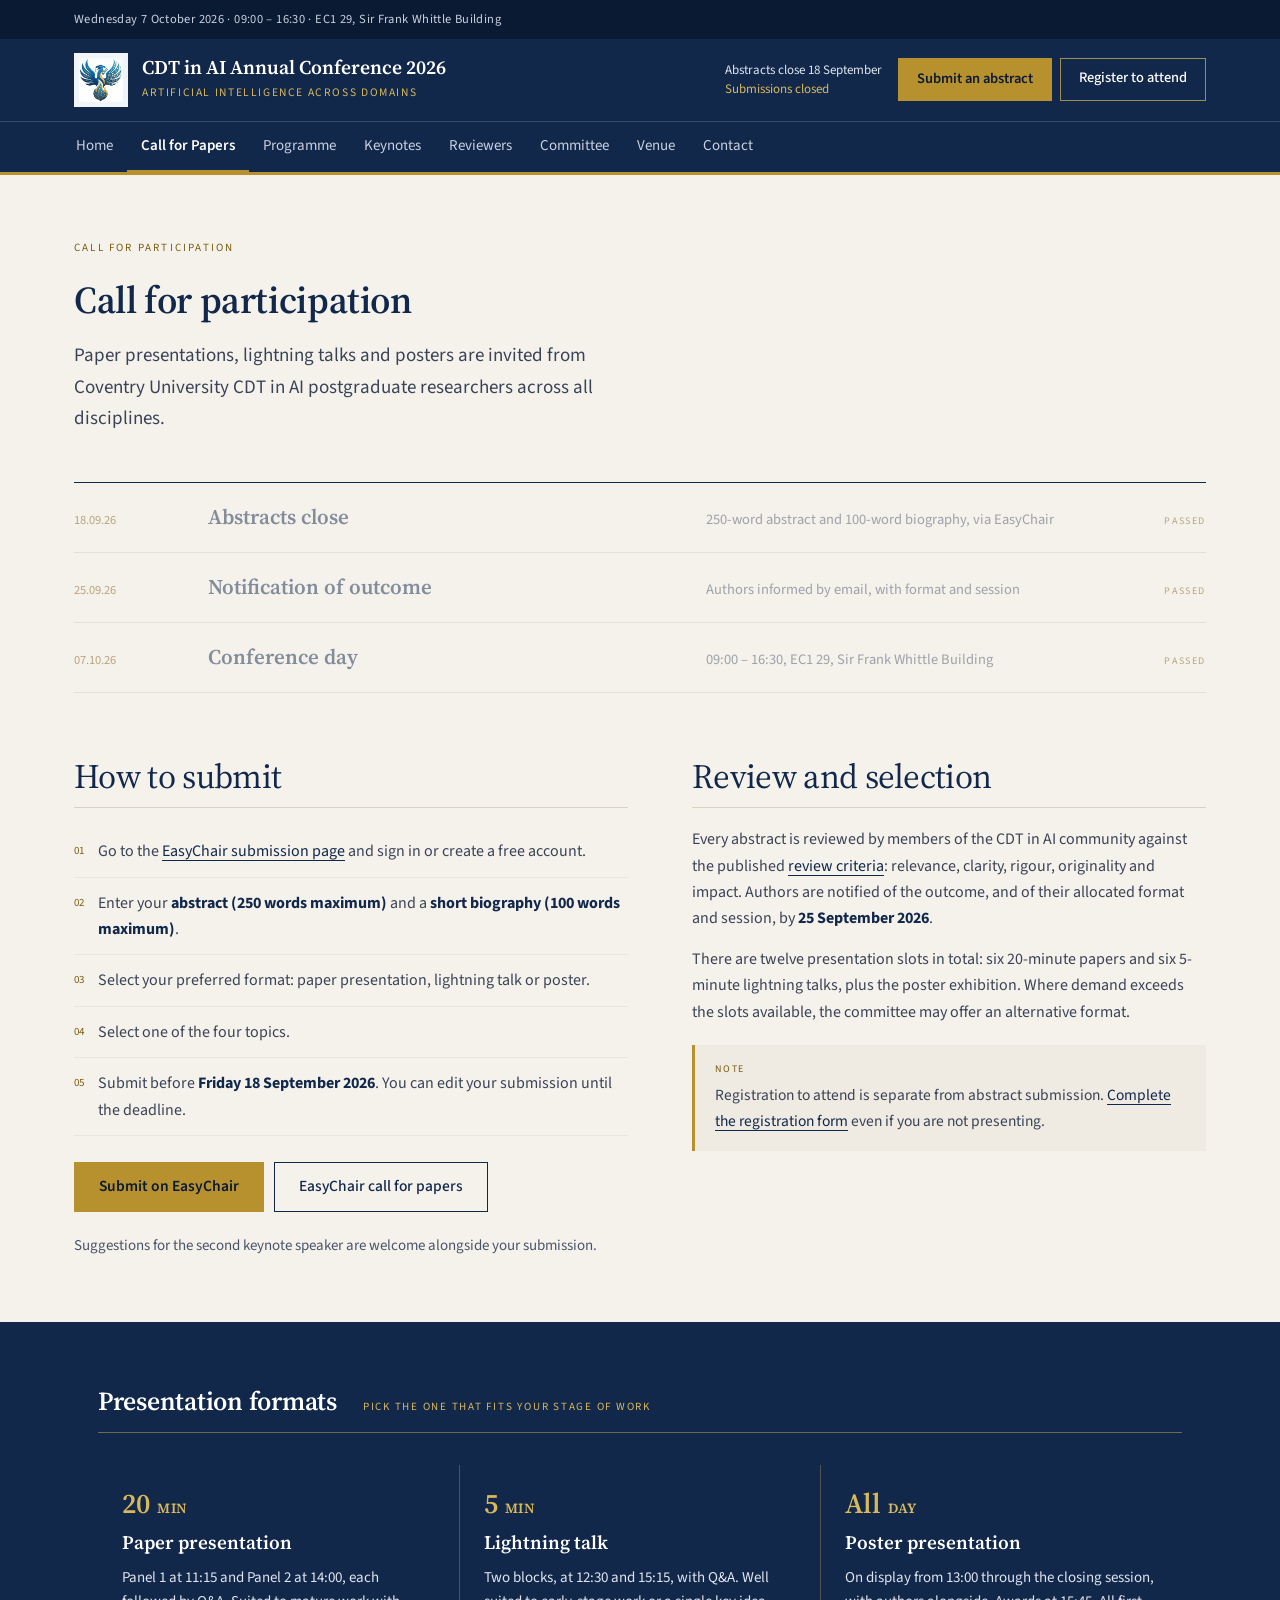
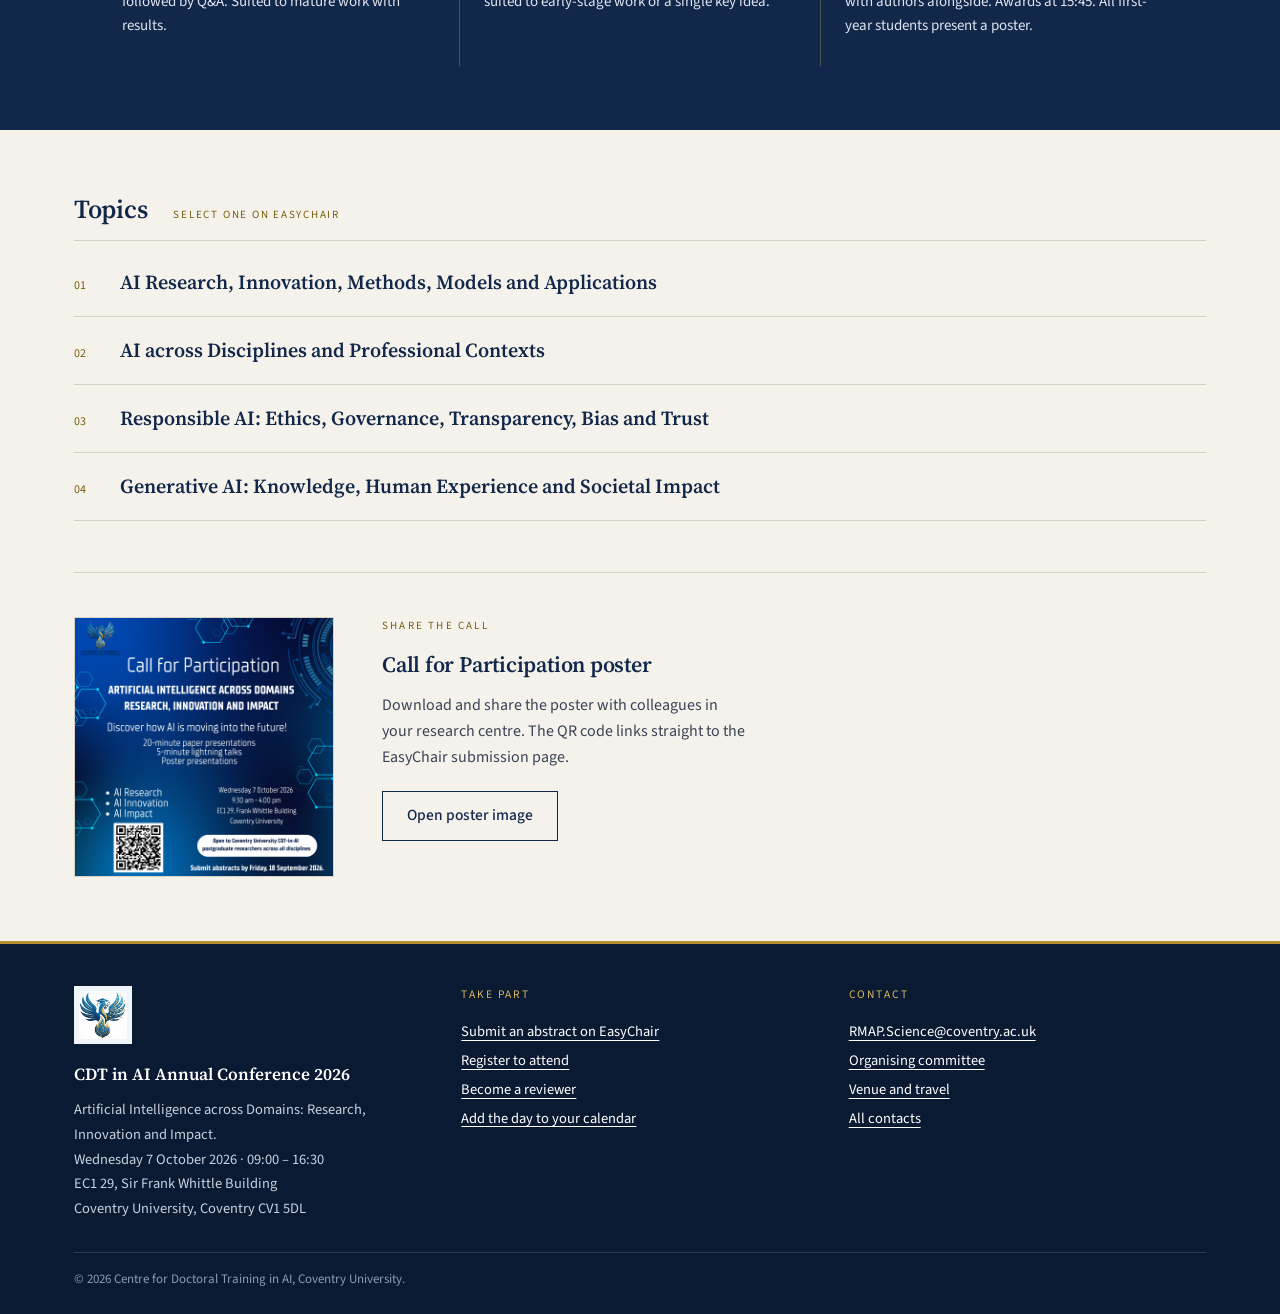
==== call-for-papers.html @ 6d787bbd "Implement Claude Design redesign: editorial layout, timeline programme, calendar download Co-Authore" ====
<!DOCTYPE html>
<html lang="en-GB">
<head>
<meta charset="utf-8">
<meta name="viewport" content="width=device-width, initial-scale=1">
<title>Call for Papers · CDT in AI Annual Conference 2026</title>
<meta name="description" content="Call for participation and important dates for the CDT in AI Annual Conference 2026 at Coventry University. Abstracts due 18 September 2026.">
<link rel="icon" type="image/png" href="assets/img/favicon.png">
<link rel="preconnect" href="https://fonts.googleapis.com">
<link rel="preconnect" href="https://fonts.gstatic.com" crossorigin>
<link rel="stylesheet" href="https://fonts.googleapis.com/css2?family=Source+Sans+3:ital,wght@0,400;0,500;0,600;0,700;1,400&family=Source+Serif+4:opsz,wght@8..60,400;8..60,600;8..60,700&display=swap">
<link rel="stylesheet" href="assets/css/style.css">
</head>
<body>
<a class="skip-link" href="#main">Skip to content</a>
<div class="top-strip"><div class="wrap"><span>Wednesday 7 October 2026 · 09:00 – 16:30 · EC1 29, Sir Frank Whittle Building</span></div></div>
<header class="site-header">
  <div class="wrap header-row">
    <a class="brand" href="index.html">
      <img src="assets/img/mark.png" alt="Coventry University Centre for Doctoral Training in AI">
      <span><span class="title">CDT in AI Annual Conference 2026</span><span class="sub">Artificial Intelligence across Domains</span></span>
    </a>
    <div class="header-actions">
      <p class="deadline-note">Abstracts close 18 September<br><span data-deadline-countdown>Friday 18 September 2026</span></p>
      <div class="header-cta">
        <a class="btn btn-gold" href="https://easychair.org/conferences/?conf=cdtinaiannualconfere0">Submit an abstract</a>
        <a class="btn btn-ghost" href="https://forms.cloud.microsoft/Pages/ResponsePage.aspx?id=mqsYS2U3vkqsfA4NOYr9Txeve1SJEVJCqEbhUMPBqIZUQTRKRkpRMDQ3NTI3MjNDT1paQ0gyVUE4WC4u">Register to attend</a>
      </div>
      <button class="nav-toggle" aria-expanded="false" aria-controls="site-nav">Menu</button>
    </div>
  </div>
  <nav class="site-nav" id="site-nav" aria-label="Main navigation"><div class="wrap"><ul><li><a href="index.html">Home</a></li><li><a href="call-for-papers.html" aria-current="page">Call for Papers</a></li><li><a href="programme.html">Programme</a></li><li><a href="speakers.html">Keynotes</a></li><li><a href="reviewers.html">Reviewers</a></li><li><a href="committee.html">Committee</a></li><li><a href="venue.html">Venue</a></li><li><a href="contact.html">Contact</a></li></ul></div></nav>
</header>
<main id="main">
<header class="wrap page-head"><p class="eyebrow">Call for Participation</p><h1>Call for participation</h1><p class="lead">Paper presentations, lightning talks and posters are invited from Coventry University CDT in AI postgraduate researchers across all disciplines.</p></header>
<section class="wrap section tight-top no-bottom">
  <ol class="dates">
    <li data-date="2026-09-18T23:59:00" data-deadline-status><span class="stamp mono-date">18.09.26</span><span class="label">Abstracts close</span><span class="detail">250-word abstract and 100-word biography, via EasyChair</span><span class="status"></span></li>
    <li data-date="2026-09-25T23:59:00"><span class="stamp mono-date">25.09.26</span><span class="label">Notification of outcome</span><span class="detail">Authors informed by email, with format and session</span><span class="status"></span></li>
    <li data-date="2026-10-07T16:30:00"><span class="stamp mono-date">07.10.26</span><span class="label">Conference day</span><span class="detail">09:00 – 16:30, EC1 29, Sir Frank Whittle Building</span><span class="status"></span></li>
  </ol>
</section>

<section class="wrap section two-col">
  <div style="flex-basis:340px">
    <h2 class="h2-rule">How to submit</h2>
    <ol class="steps">
      <li><span class="num">01</span><span>Go to the <a href="https://easychair.org/conferences/?conf=cdtinaiannualconfere0">EasyChair submission page</a> and sign in or create a free account.</span></li>
      <li><span class="num">02</span><span>Enter your <strong>abstract (250 words maximum)</strong> and a <strong>short biography (100 words maximum)</strong>.</span></li>
      <li><span class="num">03</span><span>Select your preferred format: paper presentation, lightning talk or poster.</span></li>
      <li><span class="num">04</span><span>Select one of the four topics.</span></li>
      <li><span class="num">05</span><span>Submit before <strong>Friday 18 September 2026</strong>. You can edit your submission until the deadline.</span></li>
    </ol>
    <div class="btn-row">
      <a class="btn btn-gold" href="https://easychair.org/conferences/?conf=cdtinaiannualconfere0">Submit on EasyChair</a>
      <a class="btn btn-outline" href="https://easychair.org/cfp/coventryuniversitycdtinai2026">EasyChair call for papers</a>
    </div>
    <p class="muted" style="font-size:15px;margin-top:22px">Suggestions for the second keynote speaker are welcome alongside your submission.</p>
  </div>
  <div style="flex-basis:300px">
    <h2 class="h2-rule">Review and selection</h2>
    <p class="body-2" style="font-size:16px;margin-bottom:14px">Every abstract is reviewed by members of the CDT in AI community against the published <a href="reviewers.html">review criteria</a>: relevance, clarity, rigour, originality and impact. Authors are notified of the outcome, and of their allocated format and session, by <strong style="color:var(--navy)">25 September 2026</strong>.</p>
    <p class="body-2" style="font-size:16px;margin-bottom:20px">There are twelve presentation slots in total: six 20-minute papers and six 5-minute lightning talks, plus the poster exhibition. Where demand exceeds the slots available, the committee may offer an alternative format.</p>
    <div class="callout"><p class="eyebrow">Note</p><p>Registration to attend is separate from abstract submission. <a href="https://forms.cloud.microsoft/Pages/ResponsePage.aspx?id=mqsYS2U3vkqsfA4NOYr9Txeve1SJEVJCqEbhUMPBqIZUQTRKRkpRMDQ3NTI3MjNDT1paQ0gyVUE4WC4u">Complete the registration form</a> even if you are not presenting.</p></div>
  </div>
</section>

<section class="band-navy section">
  <div class="wrap-inner" style="padding:0 24px">
    <div class="section-head"><h2>Presentation formats</h2><p class="kicker on-navy">Pick the one that fits your stage of work</p></div>
    <div class="cells on-navy"><div class="cell"><p class="big">20<span>MIN</span></p><h3>Paper presentation</h3><p class="desc">Panel 1 at 11:15 and Panel 2 at 14:00, each followed by Q&amp;A. Suited to mature work with results.</p></div><div class="cell"><p class="big">5<span>MIN</span></p><h3>Lightning talk</h3><p class="desc">Two blocks, at 12:30 and 15:15, with Q&amp;A. Well suited to early-stage work or a single key idea.</p></div><div class="cell"><p class="big">All<span>DAY</span></p><h3>Poster presentation</h3><p class="desc">On display from 13:00 through the closing session, with authors alongside. Awards at 15:45. All first-year students present a poster.</p></div></div>
  </div>
</section>

<section class="wrap section">
  <div class="section-head tight"><h2>Topics</h2><p class="kicker">Select one on EasyChair</p></div>
  <ol class="numbered" style="margin-bottom:clamp(34px,4vw,52px)"><li class="compact"><span class="num">01</span><span class="t only">AI Research, Innovation, Methods, Models and Applications</span></li><li class="compact"><span class="num">02</span><span class="t only">AI across Disciplines and Professional Contexts</span></li><li class="compact"><span class="num">03</span><span class="t only">Responsible AI: Ethics, Governance, Transparency, Bias and Trust</span></li><li class="compact"><span class="num">04</span><span class="t only">Generative AI: Knowledge, Human Experience and Societal Impact</span></li></ol>
  <div class="poster-row">
    <a href="assets/img/poster.png"><img src="assets/img/poster.png" alt="Call for Participation poster for the CDT in AI Conference 2026"></a>
    <div class="text">
      <p class="eyebrow" style="margin-bottom:14px">Share the call</p>
      <h2>Call for Participation poster</h2>
      <p class="body-2" style="font-size:16px;margin-bottom:20px;max-width:46ch">Download and share the poster with colleagues in your research centre. The QR code links straight to the EasyChair submission page.</p>
      <a class="btn btn-outline" href="assets/img/poster.png">Open poster image</a>
    </div>
  </div>
</section>

</main>
<footer class="site-footer">
  <div class="cols">
    <div>
      <img src="assets/img/mark.png" alt="">
      <p class="ft-title">CDT in AI Annual Conference 2026</p>
      <p class="body">Artificial Intelligence across Domains: Research, Innovation and Impact.<br>Wednesday 7 October 2026 · 09:00 – 16:30<br>EC1 29, Sir Frank Whittle Building<br>Coventry University, Coventry CV1 5DL</p>
    </div>
    <div>
      <p class="ft-label">Take part</p>
      <ul>
        <li><a href="https://easychair.org/conferences/?conf=cdtinaiannualconfere0">Submit an abstract on EasyChair</a></li>
        <li><a href="https://forms.cloud.microsoft/Pages/ResponsePage.aspx?id=mqsYS2U3vkqsfA4NOYr9Txeve1SJEVJCqEbhUMPBqIZUQTRKRkpRMDQ3NTI3MjNDT1paQ0gyVUE4WC4u">Register to attend</a></li>
        <li><a href="reviewers.html">Become a reviewer</a></li>
        <li><button type="button" class="btn-link" data-add-to-calendar>Add the day to your calendar</button></li>
      </ul>
    </div>
    <div>
      <p class="ft-label">Contact</p>
      <ul>
        <li><a href="mailto:RMAP.Science@coventry.ac.uk">RMAP.Science@coventry.ac.uk</a></li>
        <li><a href="committee.html">Organising committee</a></li>
        <li><a href="venue.html">Venue and travel</a></li>
        <li><a href="contact.html">All contacts</a></li>
      </ul>
    </div>
  </div>
  <p class="copyright">© 2026 Centre for Doctoral Training in AI, Coventry University.</p>
</footer>
<script src="assets/js/main.js"></script>
</body>
</html>
---- assets/css/style.css ----
/* CDT in AI Annual Conference 2026 — implemented from the Claude Design file
   "CDT in AI Conference 2026.dc.html". Navy / gold / warm off-white, hairline structure,
   Source Serif 4 + Source Sans 3. */
:root {
  --navy: #12284b; --navy-deep: #0b1a33; --navy-soft: #1f3a66;
  --gold: #b8912f; --gold-light: #d9b85c; --gold-text: #7a5c10;
  --paper: #f5f2ec; --paper-2: #ebe6dc; --paper-3: #efebe2; --tint: #faf7ef; --tint-live: #fbf6e8;
  --ink: #1b2233; --ink-2: #3a4356; --ink-soft: #4a5468; --line: #d8d2c4;
  --white: #ffffff; --mark-bg: #f0f5f9;
  --serif: "Source Serif 4", Georgia, "Times New Roman", serif;
  --sans: "Source Sans 3", system-ui, "Segoe UI", Arial, sans-serif;
  --max: 1180px; --max-inner: 1132px;
}
*, *::before, *::after { box-sizing: border-box; }
[hidden] { display: none !important; }
html { scroll-behavior: smooth; }
body { margin: 0; background: var(--paper); color: var(--ink); font-family: var(--sans); font-size: 17px; line-height: 1.65; -webkit-font-smoothing: antialiased; display: flex; flex-direction: column; min-height: 100vh; }
img { max-width: 100%; height: auto; display: block; }
a { color: var(--navy); text-underline-offset: 4px; text-decoration-thickness: 1px; }
a:hover { color: var(--gold-text); }
h1, h2, h3 { font-family: var(--serif); font-weight: 600; color: var(--navy); margin: 0; }
p { margin: 0; }
main { flex: 1 1 auto; min-width: 0; }
.wrap { max-width: var(--max); margin-left: auto; margin-right: auto; padding-left: 24px; padding-right: 24px; }
.wrap-inner { max-width: var(--max-inner); margin-left: auto; margin-right: auto; }
.skip-link { position: absolute; left: -999px; top: 8px; background: var(--gold); color: var(--navy-deep); padding: 8px 14px; z-index: 100; }
.skip-link:focus { left: 8px; }

/* Type helpers */
.eyebrow { font-family: var(--sans); font-size: 11px; letter-spacing: .2em; text-transform: uppercase; color: var(--gold-text); margin: 0 0 20px; }
.eyebrow.sm { font-size: 10.5px; letter-spacing: .18em; margin: 0 0 10px; }
.eyebrow.on-navy { color: var(--gold-light); }
.kicker { font-family: var(--sans); font-size: 11px; letter-spacing: .16em; text-transform: uppercase; color: var(--gold-text); margin: 0; }
.kicker.on-navy { color: var(--gold-light); }
.num { font-family: var(--sans); font-size: 12px; color: var(--gold-text); flex-shrink: 0; }
.mono-date { font-family: var(--sans); font-size: 12.5px; color: var(--gold-text); }
.muted { color: var(--ink-soft); }
.body-2 { color: var(--ink-2); }

/* Buttons */
.btn { display: inline-block; padding: 13px 24px; text-decoration: none; font-weight: 600; font-size: 15.5px; font-family: var(--sans); cursor: pointer; line-height: 1.4; border: 1px solid transparent; background: none; transition: background .15s, color .15s; }
.btn-navy { background: var(--navy); color: var(--white); border-color: var(--navy); }
.btn-navy:hover { background: var(--navy-soft); color: var(--white); }
.btn-gold { background: var(--gold); color: var(--navy-deep); border-color: var(--gold); }
.btn-gold:hover { background: var(--gold-light); color: var(--navy-deep); }
.btn-outline { border-color: var(--navy); color: var(--navy); font-weight: 500; }
.btn-outline:hover { background: var(--paper-2); color: var(--navy); }
.btn-outline.on-paper2:hover { background: var(--paper); }
.btn-ghost { border-color: rgba(217,184,92,.7); color: var(--white); font-weight: 500; padding: 9px 18px; font-size: 14.5px; }
.btn-ghost:hover { background: rgba(255,255,255,.08); color: var(--white); }
.btn-row { display: flex; flex-wrap: wrap; gap: 10px; }
.btn-link { background: none; border: 0; padding: 0; color: var(--white); font-family: var(--sans); font-size: 14.5px; cursor: pointer; text-decoration: underline; text-underline-offset: 3px; }

/* Top strip + header */
.top-strip { background: var(--navy-deep); color: #c9d1e0; font-size: 12.5px; letter-spacing: .03em; }
.top-strip .wrap { padding-top: 9px; padding-bottom: 9px; display: flex; flex-wrap: wrap; gap: 6px 28px; justify-content: space-between; }
.site-header { background: var(--navy); color: var(--white); border-bottom: 3px solid var(--gold); z-index: 50; }
.header-row { padding-top: 14px; padding-bottom: 14px; display: flex; flex-wrap: wrap; gap: 16px 32px; align-items: center; justify-content: space-between; }
.brand { display: flex; align-items: center; gap: 14px; color: var(--white); text-decoration: none; }
.brand:hover { color: var(--white); }
.brand img { width: 54px; height: 54px; background: var(--mark-bg); padding: 5px; object-fit: contain; flex-shrink: 0; }
.brand .title { display: block; font-family: var(--serif); font-weight: 600; font-size: 19.5px; line-height: 1.25; }
.brand .sub { display: block; font-size: 11.5px; letter-spacing: .14em; text-transform: uppercase; color: var(--gold-light); margin-top: 3px; }
.header-actions { display: flex; flex-wrap: wrap; align-items: center; gap: 10px 16px; }
.deadline-note { margin: 0; font-size: 13px; line-height: 1.45; color: #dfe4ee; }
.deadline-note span { color: var(--gold-light); }
.header-cta { display: flex; flex-wrap: wrap; gap: 8px; }
.header-cta .btn-gold { padding: 10px 18px; font-size: 14.5px; }
.nav-toggle { display: none; background: none; border: 1px solid rgba(217,184,92,.7); color: var(--white); padding: 9px 16px; font-family: var(--sans); font-size: 14.5px; cursor: pointer; }
.site-nav { border-top: 1px solid rgba(255,255,255,.16); }
.site-nav .wrap { padding-left: 12px; padding-right: 12px; }
.site-nav ul { list-style: none; margin: 0; padding: 0; display: flex; flex-wrap: wrap; }
.site-nav a { display: block; padding: 12px 14px; font-size: 15px; text-decoration: none; color: #c9d1e0; font-weight: 400; border-bottom: 3px solid transparent; margin-bottom: -1px; }
.site-nav a:hover { background: rgba(255,255,255,.09); color: var(--white); }
.site-nav a[aria-current="page"] { color: var(--white); font-weight: 600; border-bottom-color: var(--gold); }
@media (min-width: 900px) { .site-header { position: sticky; top: 0; } }
@media (max-width: 899px) {
  .nav-toggle { display: inline-block; }
  .site-nav { display: none; }
  .site-nav.open { display: block; }
  .site-nav ul { flex-direction: column; }
  .site-nav a { border-bottom: 1px solid rgba(255,255,255,.1); border-left: 3px solid transparent; }
  .site-nav a[aria-current="page"] { border-bottom-color: rgba(255,255,255,.1); border-left-color: var(--gold); }
  .deadline-note { display: none; }
}

/* Page header */
.page-head { padding-top: clamp(36px, 5vw, 68px); }
.page-head h1 { font-size: clamp(27px, 3.3vw, 38px); line-height: 1.18; letter-spacing: -.01em; margin: 0 0 18px; }
.page-head .lead { font-size: clamp(16px, 1.7vw, 19px); color: var(--ink-2); max-width: 58ch; }
.page-head .note { font-family: var(--sans); font-size: 11.5px; letter-spacing: .06em; color: var(--gold-text); border-top: 1px solid var(--line); padding-top: 14px; margin: 26px 0 0; }
.section { padding-top: clamp(40px, 5vw, 68px); padding-bottom: clamp(40px, 5vw, 68px); }
.section.tight-top { padding-top: clamp(30px, 4vw, 48px); }
.section.no-bottom { padding-bottom: 0; }
.band { background: var(--paper-2); border-top: 1px solid var(--line); }
.band-navy { background: var(--navy); color: var(--white); }
.band-navy h2, .band-navy h3 { color: var(--white); }
.band-navy p { color: #dfe4ee; }
.band-navy a { color: var(--gold-light); }
.band-navy a:hover { color: var(--white); }
.section-head { display: flex; flex-wrap: wrap; gap: 12px 26px; align-items: baseline; border-bottom: 1px solid var(--line); padding-bottom: 14px; margin-bottom: clamp(28px, 4vw, 44px); }
.section-head.tight { margin-bottom: 8px; }
.section-head h2 { font-size: clamp(21px, 2.3vw, 26px); line-height: 1.22; letter-spacing: -.01em; }
.band-navy .section-head { border-bottom-color: rgba(217,184,92,.45); margin-bottom: clamp(22px, 3vw, 32px); }
.h2-rule { font-weight: 400; font-size: clamp(24px, 3vw, 34px); line-height: 1.12; letter-spacing: -.02em; margin: 0 0 18px; border-bottom: 1px solid var(--line); padding-bottom: 12px; }
.h2-small { font-size: clamp(19px, 2vw, 22px); line-height: 1.28; letter-spacing: -.01em; margin: 0 0 16px; border-bottom: 1px solid var(--line); padding-bottom: 12px; }
.h2-plain { font-size: clamp(19px, 2vw, 22px); line-height: 1.28; margin: 0 0 12px; }
.two-col { display: flex; flex-wrap: wrap; gap: clamp(30px, 5vw, 64px); }
.two-col > * { flex: 1 1 320px; min-width: 0; }
.two-col > .narrow { flex: 1 1 280px; }

/* Home hero */
.hero { padding-top: clamp(40px, 7vw, 88px); padding-bottom: clamp(32px, 4vw, 56px); }
.hero h1 { font-size: clamp(30px, 4vw, 46px); line-height: 1.14; letter-spacing: -.01em; margin: 0 0 24px; text-wrap: balance; }
.hero .subtitle { font-family: var(--serif); font-size: clamp(18px, 2vw, 23px); line-height: 1.35; color: var(--navy-soft); margin: 0 0 26px; }
.hero .lead { font-size: clamp(17px, 1.8vw, 21px); line-height: 1.6; color: var(--ink-2); max-width: 52ch; margin: 0 0 38px; text-wrap: pretty; }
.facts { border-top: 1px solid var(--line); border-bottom: 1px solid var(--line); background: var(--paper-3); }
.facts dl { margin: 0 auto; max-width: var(--max); display: grid; grid-template-columns: repeat(auto-fit, minmax(178px, 1fr)); }
.facts div { padding: 22px clamp(24px, 5vw, 32px); border-right: 1px solid var(--line); }
.facts div:last-child { border-right: 0; }
.facts dt { font-family: var(--sans); font-size: 10px; letter-spacing: .18em; text-transform: uppercase; color: var(--gold-text); margin-bottom: 7px; }
.facts dd { margin: 0; font-family: var(--serif); font-weight: 600; font-size: 19px; line-height: 1.3; color: var(--navy); }
.now-bar { background: var(--navy); color: var(--white); padding: 20px 24px; display: flex; flex-wrap: wrap; gap: 26px; align-items: baseline; }
.now-bar .label { font-family: var(--sans); font-size: 10px; letter-spacing: .2em; text-transform: uppercase; color: var(--gold-light); }
.now-bar .session { font-family: var(--serif); font-size: 22px; line-height: 1.2; color: var(--white); }
.now-bar .next { font-size: 12px; color: #c9d1e0; }

/* Cells grid (hairline) */
.cells { display: grid; grid-template-columns: repeat(auto-fit, minmax(240px, 1fr)); gap: 1px; background: var(--line); }
.cells.narrow { grid-template-columns: repeat(auto-fit, minmax(210px, 1fr)); }
.cell { background: var(--white); padding: 26px 26px 30px; }
.cell .big { font-family: var(--serif); font-weight: 600; font-size: 29px; line-height: 1; color: var(--navy); margin: 0 0 10px; }
.cell .big span { font-size: 14px; letter-spacing: .04em; color: var(--ink-soft); margin-left: 7px; }
.cell h3 { font-size: 20px; margin: 0 0 8px; }
.cell p.desc { font-size: 15.5px; color: var(--ink-soft); line-height: 1.6; }
.cells.on-navy { background: rgba(217,184,92,.3); grid-template-columns: repeat(auto-fit, minmax(235px, 1fr)); }
.cells.on-navy .cell { background: var(--navy); padding: 24px 24px 28px; }
.cells.on-navy .big { color: var(--gold-light); font-size: 28px; }
.cells.on-navy .big span { color: var(--gold-light); }
.cells.on-navy h3 { font-size: 19px; }
.cells.on-navy p.desc { color: #dfe4ee; font-size: 15px; }
.after-note { margin: 26px 0 0; font-size: 15.5px; color: var(--ink-soft); }

/* Keynote band */
.keynote-band .two-col { gap: clamp(28px, 4vw, 60px); }
.keynote-band .text { flex: 1 1 380px; }
.keynote-band .emblem { flex: 0 1 240px; display: flex; align-items: flex-start; justify-content: center; }
.keynote-band .emblem img { width: min(210px, 60vw); background: var(--mark-bg); padding: 16px; border: 1px solid rgba(217,184,92,.55); }
.keynote-band h2 { font-size: clamp(24px, 2.7vw, 31px); line-height: 1.2; letter-spacing: -.01em; margin: 0 0 18px; }
.keynote-band p.bio { font-size: 16.5px; line-height: 1.65; margin: 0 0 14px; max-width: 54ch; }
.stats { display: flex; flex-wrap: wrap; border-top: 1px solid rgba(217,184,92,.45); margin-top: 24px; }
.stats div { padding: 14px 26px 0 0; }
.stats .n { font-family: var(--serif); font-size: 30px; line-height: 1; color: var(--white); }
.stats .l { font-family: var(--sans); font-size: 10px; letter-spacing: .14em; text-transform: uppercase; color: var(--gold-light); margin: 4px 0 0; }
.stats.on-paper { display: grid; grid-template-columns: repeat(auto-fit, minmax(130px, 1fr)); border-top-color: var(--line); margin-top: 0; }
.stats.on-paper div { padding: 14px 0; }
.stats.on-paper .n { color: var(--navy); font-size: 28px; }
.stats.on-paper .l { color: var(--gold-text); }
.arrow-link { color: var(--gold-light); font-size: 15.5px; text-decoration: none; border-bottom: 1px solid rgba(217,184,92,.5); padding-bottom: 2px; }
.arrow-link:hover { color: var(--white); }

/* Numbered list (topics, criteria, steps) */
.numbered { list-style: none; margin: 0; padding: 0; }
.numbered li { display: flex; gap: clamp(14px, 3vw, 34px); padding: 24px 0; border-bottom: 1px solid var(--line); align-items: baseline; }
.numbered li.compact { padding: 20px 0; }
.numbered h3, .numbered .t { font-family: var(--serif); font-weight: 600; font-size: clamp(17px, 1.8vw, 20px); line-height: 1.35; color: var(--navy); margin: 0 0 6px; }
.numbered .t.only { margin: 0; }
.numbered p.d { font-size: 15.5px; color: var(--ink-soft); }
.steps { list-style: none; margin: 0 0 26px; padding: 0; }
.steps li { display: flex; gap: 14px; padding: 12px 0; border-bottom: 1px solid var(--paper-2); }
.steps .num { font-size: 11px; padding-top: 4px; }
.steps span:last-child { font-size: 16px; color: var(--ink-2); }
.steps strong { color: var(--navy); }
.criteria { list-style: none; margin: 0; padding: 0; flex: 1 1 340px; min-width: 0; }
.criteria li { display: flex; gap: 16px; padding: 16px 0; border-bottom: 1px solid var(--line); }
.criteria .num { padding-top: 5px; }
.criteria .t { font-family: var(--serif); font-size: 19px; color: var(--navy); margin: 0 0 4px; }
.criteria .d { font-size: 15px; color: var(--ink-soft); }

/* Callout */
.callout { border-left: 3px solid var(--gold); background: var(--paper-3); padding: 16px 20px; }
.callout .eyebrow { font-size: 10px; letter-spacing: .18em; margin: 0 0 6px; }
.callout p:last-child { font-size: 15.5px; color: var(--ink-2); }

/* Dates list (CFP) */
.dates { list-style: none; margin: 0; padding: 0; border-top: 1px solid var(--navy); }
.dates li { display: flex; flex-wrap: wrap; gap: 10px clamp(16px, 3vw, 40px); align-items: baseline; padding: 20px 0; border-bottom: 1px solid var(--line); }
.dates li.past { opacity: .5; }
.dates .stamp { flex: 0 0 96px; }
.dates .label { font-family: var(--serif); font-weight: 600; font-size: clamp(18px, 1.9vw, 21px); line-height: 1.3; color: var(--navy); flex: 1 1 240px; min-width: 0; }
.dates .detail { font-size: 14.5px; color: var(--ink-soft); flex: 1 1 200px; min-width: 0; }
.dates .status { font-family: var(--sans); font-size: 10px; letter-spacing: .16em; text-transform: uppercase; color: var(--gold-text); }

/* Timeline (programme) */
.timeline { list-style: none; margin: 0; padding: 0; }
.timeline li { display: flex; gap: clamp(16px, 3vw, 40px); padding: 18px 0 18px 16px; border-bottom: 1px solid var(--line); border-left: 3px solid transparent; align-items: baseline; }
.timeline li.break { background: var(--paper-3); }
.timeline li.gold { background: var(--tint); border-left-color: rgba(184,145,47,.55); }
.timeline li.live { background: var(--tint-live); border-left-color: var(--gold); }
.timeline .time { font-family: var(--sans); font-size: 12.5px; letter-spacing: .02em; color: var(--navy); flex: 0 0 110px; white-space: nowrap; }
.timeline .body { min-width: 0; flex: 1 1 auto; }
.timeline .title { font-family: var(--serif); font-weight: 400; font-size: clamp(16.5px, 1.7vw, 19px); line-height: 1.35; color: var(--navy); }
.timeline li.gold .title, .timeline li.live .title { font-weight: 600; }
.timeline li.break .title { color: var(--ink-soft); }
.timeline .detail { margin: 4px 0 0; font-size: 14.5px; color: var(--ink-soft); }
.timeline .tag { font-family: var(--sans); font-size: 10px; letter-spacing: .16em; text-transform: uppercase; color: var(--gold-text); flex-shrink: 0; }
@media (max-width: 560px) { .timeline li { flex-wrap: wrap; } .timeline .time { flex-basis: 100%; } }
.view-toggle { display: flex; gap: 0; margin: 0 0 22px; border: 1px solid var(--navy); width: max-content; }
.view-toggle button { background: none; border: 0; padding: 8px 16px; font-family: var(--sans); font-size: 13px; letter-spacing: .06em; text-transform: uppercase; color: var(--navy); cursor: pointer; }
.view-toggle button[aria-pressed="true"] { background: var(--navy); color: var(--white); }
.table-wrap { overflow-x: auto; }
.schedule { width: 100%; border-collapse: collapse; font-size: 15.5px; }
.schedule th { text-align: left; font-family: var(--sans); font-size: 10px; letter-spacing: .18em; text-transform: uppercase; color: var(--gold-text); font-weight: 400; padding: 0 16px 10px 0; border-bottom: 1px solid var(--navy); }
.schedule td { padding: 13px 16px 13px 0; border-bottom: 1px solid var(--line); vertical-align: top; }
.schedule td.time { font-family: var(--sans); font-size: 12.5px; color: var(--navy); white-space: nowrap; }
.schedule td.title { font-family: var(--serif); font-size: 18px; color: var(--navy); }
.schedule td.detail { color: var(--ink-soft); font-size: 14.5px; padding-right: 0; }
.schedule tr.break { background: var(--paper-3); }
.schedule tr.break td.title { color: var(--ink-soft); }
.schedule tr.gold { background: var(--tint); }
.schedule tr.gold td.title, .schedule tr.live td.title { font-weight: 600; }
.schedule tr.live { background: var(--tint-live); }
.slot { background: var(--white); padding: 22px 22px 26px; }
.slot .time { font-family: var(--sans); font-size: 11px; letter-spacing: .14em; color: var(--gold-text); margin: 0 0 10px; }
.slot h3 { font-size: 19px; margin: 0 0 12px; }
.slot ol { list-style: none; margin: 0; padding: 0; font-size: 14.5px; color: var(--ink-soft); }
.slot ol li { border-top: 1px solid var(--line); padding: 7px 0; }
.slot .kind { font-family: var(--sans); font-size: 10px; letter-spacing: .12em; text-transform: uppercase; color: var(--gold-text); margin: 12px 0 0; }

/* Speakers */
.speaker { border-top: 1px solid var(--line); padding-top: clamp(24px, 3vw, 34px); display: flex; flex-wrap: wrap; gap: clamp(24px, 4vw, 52px); }
.speaker.first { border-top-color: var(--navy); }
.speaker + .speaker { margin-top: clamp(34px, 4vw, 52px); }
.speaker .portrait-col { flex: 0 0 190px; max-width: 100%; }
.portrait { width: 190px; height: 238px; max-width: 100%; border: 1px dashed var(--gold); background: var(--paper-3); color: var(--gold-text); font-family: var(--sans); font-size: 12px; letter-spacing: .06em; text-align: center; display: flex; align-items: center; justify-content: center; padding: 16px; }
.portrait img { width: 100%; height: 100%; object-fit: cover; }
.speaker .slot-label { font-size: 10.5px; letter-spacing: .15em; text-transform: uppercase; color: var(--gold-text); margin: 14px 0 0; }
.speaker .slot-time { font-size: 13px; color: var(--navy); margin: 3px 0 0; }
.speaker .slot-time.tbc { color: var(--ink-soft); }
.speaker .text { flex: 1 1 340px; min-width: 0; }
.speaker h2 { font-size: clamp(23px, 2.5vw, 29px); line-height: 1.2; letter-spacing: -.01em; margin: 0 0 8px; }
.speaker .role { font-family: var(--sans); font-size: 11.5px; letter-spacing: .1em; text-transform: uppercase; color: var(--gold-text); margin: 0 0 20px; }
.speaker p.bio { font-size: 16.5px; color: var(--ink-2); margin: 0 0 14px; max-width: 60ch; }

/* Definition rows (reviewers, venue) */
.def { margin: 0; }
.def.ruled { border-top: 1px solid var(--navy); }
.def > div { padding: 14px 0; border-bottom: 1px solid var(--line); }
.def dt { font-family: var(--sans); font-size: 10.5px; letter-spacing: .16em; text-transform: uppercase; color: var(--gold-text); margin-bottom: 6px; }
.def dd { margin: 0; font-size: 15.5px; color: var(--ink-2); }
.def.inline > div { display: flex; gap: 18px; }
.def.inline dt { flex: 0 0 86px; margin: 0; }
.def.inline dd { font-size: 16px; }
.def.inline dd.big { font-family: var(--serif); font-size: 20px; color: var(--navy); }
.def.scale > div { display: flex; gap: 14px; padding: 9px 0; }
.def.scale dt { font-size: 13px; letter-spacing: 0; text-transform: none; flex: 0 0 18px; margin: 0; }
.def.scale dd { font-size: 15px; }
.def.recs > div { padding: 10px 0; }
.def.recs dt { font-family: var(--serif); font-size: 17px; color: var(--navy); letter-spacing: 0; text-transform: none; margin: 0; }
.def.recs dd { margin: 2px 0 0; font-size: 14.5px; color: var(--ink-soft); }
.mini-dates { list-style: none; margin: 0 0 24px; padding: 0; border-top: 1px solid var(--line); }
.mini-dates li { display: flex; gap: 16px; align-items: baseline; padding: 14px 0; border-bottom: 1px solid var(--line); }
.mini-dates li.past { opacity: .6; }
.mini-dates .stamp { flex: 0 0 74px; font-size: 12px; }
.mini-dates span:last-child { font-size: 15.5px; color: var(--ink-2); }

/* People (committee, contact) */
.people { list-style: none; margin: 0; padding: 0; border-top: 1px solid var(--navy); }
.people li { display: flex; flex-wrap: wrap; gap: 12px clamp(18px, 3vw, 40px); align-items: baseline; padding: 22px 0; border-bottom: 1px solid var(--line); }
.people .role { font-family: var(--sans); font-size: 11px; letter-spacing: .14em; text-transform: uppercase; color: var(--gold-text); flex: 0 0 120px; }
.people .name { font-family: var(--serif); font-weight: 600; font-size: clamp(18px, 1.9vw, 21px); line-height: 1.3; color: var(--navy); flex: 1 1 200px; min-width: 0; }
.people a { font-family: var(--sans); font-size: 12.5px; color: var(--navy); flex: 1 1 220px; min-width: 0; word-break: break-all; }
.contact-list { list-style: none; margin: 0; padding: 0; }
.contact-list li { padding: 12px 0; border-bottom: 1px solid var(--line); }
.contact-list .name { font-family: var(--serif); font-size: 19px; color: var(--navy); }
.contact-list .name span { font-size: 14px; color: var(--ink-soft); }
.contact-list a { font-family: var(--sans); font-size: 12.5px; }
.label-rule { font-family: var(--sans); font-size: 10.5px; letter-spacing: .18em; text-transform: uppercase; color: var(--gold-text); margin: 0 0 14px; border-top: 1px solid var(--navy); padding-top: 14px; }
.label-rule.spaced { margin-top: 34px; }
.links { list-style: none; margin: 0; padding: 0; font-size: 15.5px; }
.links li { padding: 9px 0; border-bottom: 1px solid var(--line); }

/* Venue */
.venue-h3 { font-family: var(--serif); font-weight: 400; font-size: 20px; color: var(--navy); margin: 0 0 6px; border-top: 1px solid var(--line); padding-top: 16px; }
.venue-p { font-size: 15.5px; color: var(--ink-2); margin: 0 0 18px; max-width: 52ch; }
.map { width: 100%; height: 340px; border: 1px solid var(--line); }
.map-link { font-family: var(--sans); font-size: 11px; letter-spacing: .06em; margin: 10px 0 26px; }
.map-link a { color: var(--gold-text); }

/* Poster */
.poster-row { display: flex; flex-wrap: wrap; gap: clamp(24px, 4vw, 48px); align-items: flex-start; border-top: 1px solid var(--line); padding-top: clamp(28px, 4vw, 44px); }
.poster-row > a { flex: 0 1 260px; }
.poster-row img { width: 100%; border: 1px solid var(--line); }
.poster-row .text { flex: 1 1 300px; min-width: 0; }
.poster-row h2 { font-size: clamp(19px, 2vw, 22px); line-height: 1.28; letter-spacing: -.01em; margin: 0 0 14px; }

/* Footer */
.site-footer { margin-top: auto; background: var(--navy-deep); color: #c9d1e0; border-top: 3px solid var(--gold); padding: 42px 24px 24px; font-size: 14.5px; }
.site-footer .cols { max-width: var(--max-inner); margin: 0 auto; display: grid; grid-template-columns: repeat(auto-fit, minmax(230px, 1fr)); gap: 30px; }
.site-footer img { width: 58px; height: 58px; background: var(--mark-bg); padding: 5px; object-fit: contain; margin: 0 0 16px; }
.site-footer .ft-title { font-family: var(--serif); font-weight: 600; font-size: 17px; color: var(--white); margin: 0 0 10px; }
.site-footer .ft-label { font-size: 11.5px; letter-spacing: .16em; text-transform: uppercase; color: var(--gold-light); margin: 0 0 12px; }
.site-footer ul { list-style: none; margin: 0; padding: 0; line-height: 2; }
.site-footer a { color: var(--white); }
.site-footer a:hover { color: var(--gold-light); }
.site-footer p.body { line-height: 1.7; }
.site-footer .copyright { max-width: var(--max-inner); margin: 30px auto 0; padding-top: 16px; border-top: 1px solid rgba(255,255,255,.14); font-size: 13px; color: #8e99ad; }
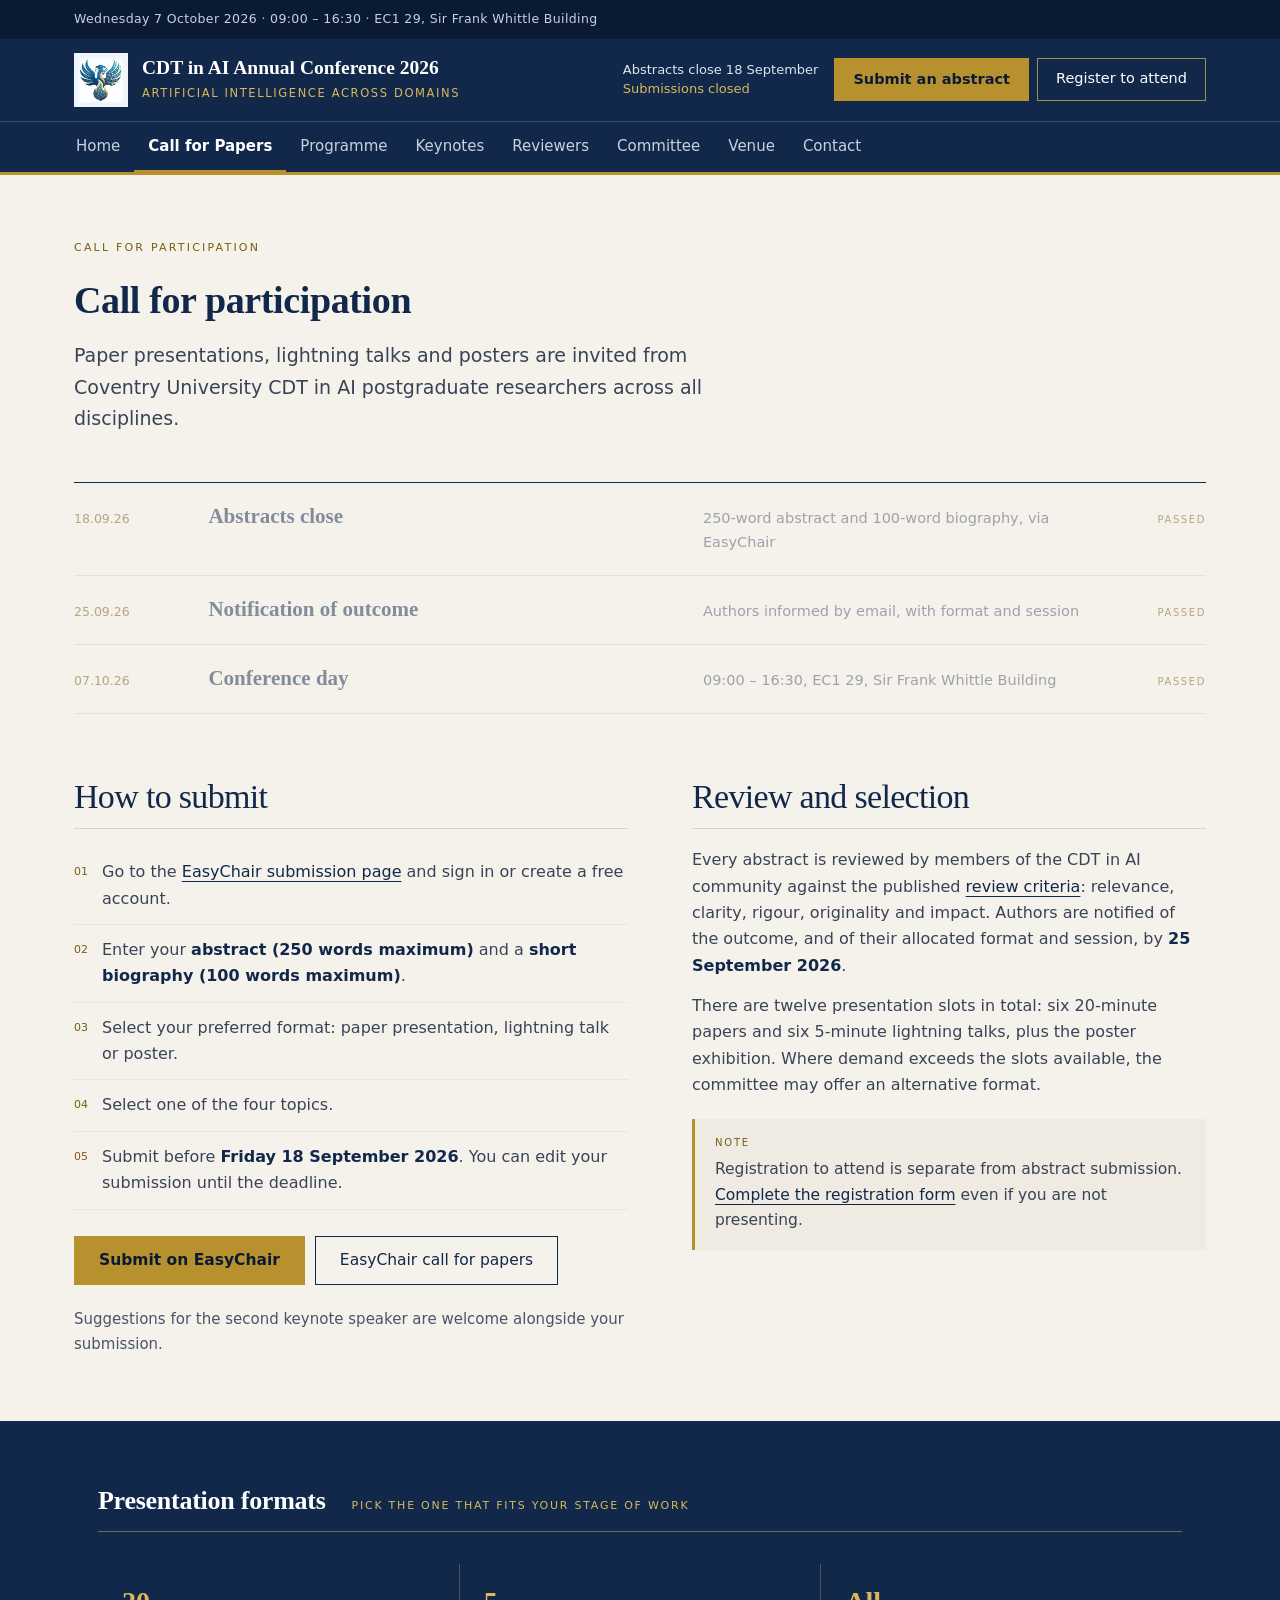
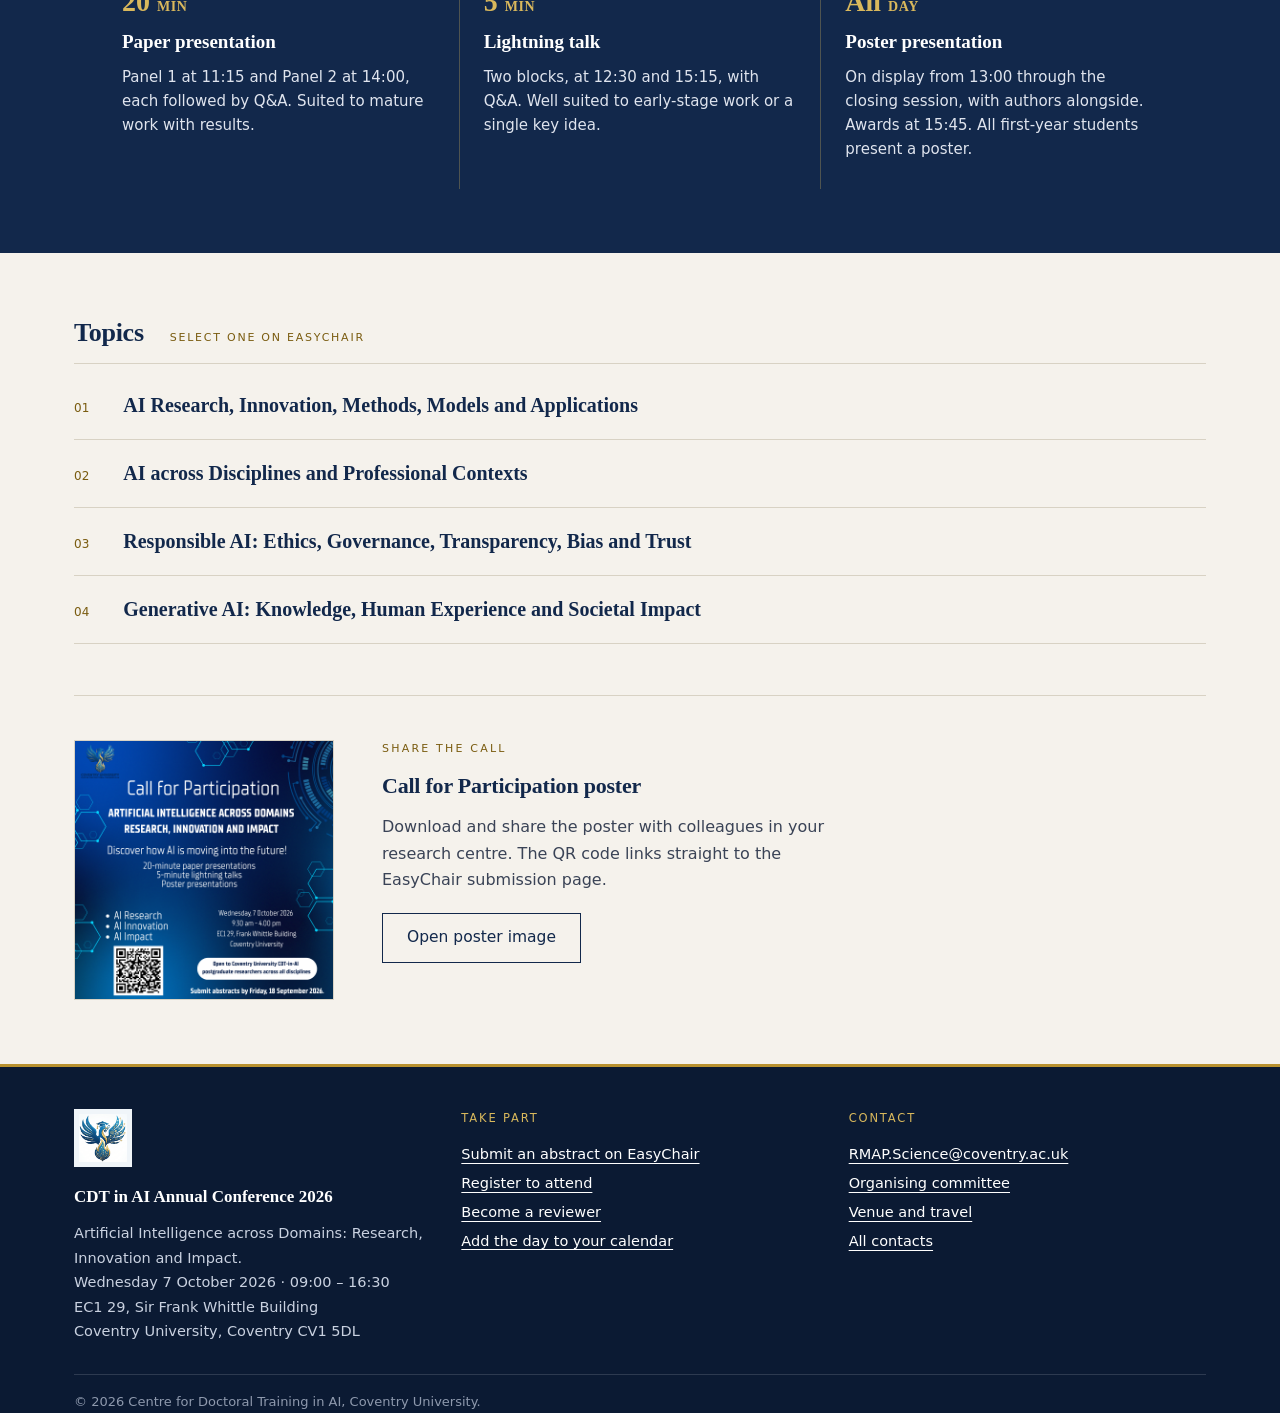
==== commit 18fbab69: "Rename assets and add self-heal reload for stale cached stylesheets Co-Authored-By: Claude Fable 5.1" ====
--- a/call-for-papers.html
+++ b/call-for-papers.html
@@ -9,7 +9,8 @@
 <link rel="preconnect" href="https://fonts.googleapis.com">
 <link rel="preconnect" href="https://fonts.gstatic.com" crossorigin>
 <link rel="stylesheet" href="https://fonts.googleapis.com/css2?family=Source+Sans+3:ital,wght@0,400;0,500;0,600;0,700;1,400&family=Source+Serif+4:opsz,wght@8..60,400;8..60,600;8..60,700&display=swap">
-<link rel="stylesheet" href="assets/css/style.css">
+<link rel="stylesheet" href="assets/css/site.css?v=41662c53">
+<script>window.addEventListener("load",function(){try{var v=getComputedStyle(document.documentElement).getPropertyValue("--site-build").trim();if(v!=="41662c53"&&!sessionStorage.getItem("cdt-healed")){sessionStorage.setItem("cdt-healed","1");location.reload();}}catch(e){}});</script>
 </head>
 <body>
 <a class="skip-link" href="#main">Skip to content</a>
@@ -115,6 +116,6 @@
   </div>
   <p class="copyright">© 2026 Centre for Doctoral Training in AI, Coventry University.</p>
 </footer>
-<script src="assets/js/main.js"></script>
+<script src="assets/js/site.js?v=67f8c456"></script>
 </body>
 </html>
--- a/assets/css/site.css
+++ b/assets/css/site.css
@@ -0,0 +1,308 @@
+/* CDT in AI Annual Conference 2026 — implemented from the Claude Design file
+   "CDT in AI Conference 2026.dc.html". Navy / gold / warm off-white, hairline structure,
+   Source Serif 4 + Source Sans 3. */
+:root {
+  --site-build: "41662c53";
+  --navy: #12284b; --navy-deep: #0b1a33; --navy-soft: #1f3a66;
+  --gold: #b8912f; --gold-light: #d9b85c; --gold-text: #7a5c10;
+  --paper: #f5f2ec; --paper-2: #ebe6dc; --paper-3: #efebe2; --tint: #faf7ef; --tint-live: #fbf6e8;
+  --ink: #1b2233; --ink-2: #3a4356; --ink-soft: #4a5468; --line: #d8d2c4;
+  --white: #ffffff; --mark-bg: #f0f5f9;
+  --serif: "Source Serif 4", Georgia, "Times New Roman", serif;
+  --sans: "Source Sans 3", system-ui, "Segoe UI", Arial, sans-serif;
+  --max: 1180px; --max-inner: 1132px;
+}
+*, *::before, *::after { box-sizing: border-box; }
+[hidden] { display: none !important; }
+html { scroll-behavior: smooth; }
+body { margin: 0; background: var(--paper); color: var(--ink); font-family: var(--sans); font-size: 17px; line-height: 1.65; -webkit-font-smoothing: antialiased; display: flex; flex-direction: column; min-height: 100vh; }
+img { max-width: 100%; height: auto; display: block; }
+a { color: var(--navy); text-underline-offset: 4px; text-decoration-thickness: 1px; }
+a:hover { color: var(--gold-text); }
+h1, h2, h3 { font-family: var(--serif); font-weight: 600; color: var(--navy); margin: 0; }
+p { margin: 0; }
+main { flex: 1 1 auto; min-width: 0; }
+.wrap { max-width: var(--max); margin-left: auto; margin-right: auto; padding-left: 24px; padding-right: 24px; }
+.wrap-inner { max-width: var(--max-inner); margin-left: auto; margin-right: auto; }
+.skip-link { position: absolute; left: -999px; top: 8px; background: var(--gold); color: var(--navy-deep); padding: 8px 14px; z-index: 100; }
+.skip-link:focus { left: 8px; }
+
+/* Type helpers */
+.eyebrow { font-family: var(--sans); font-size: 11px; letter-spacing: .2em; text-transform: uppercase; color: var(--gold-text); margin: 0 0 20px; }
+.eyebrow.sm { font-size: 10.5px; letter-spacing: .18em; margin: 0 0 10px; }
+.eyebrow.on-navy { color: var(--gold-light); }
+.kicker { font-family: var(--sans); font-size: 11px; letter-spacing: .16em; text-transform: uppercase; color: var(--gold-text); margin: 0; }
+.kicker.on-navy { color: var(--gold-light); }
+.num { font-family: var(--sans); font-size: 12px; color: var(--gold-text); flex-shrink: 0; }
+.mono-date { font-family: var(--sans); font-size: 12.5px; color: var(--gold-text); }
+.muted { color: var(--ink-soft); }
+.body-2 { color: var(--ink-2); }
+
+/* Buttons */
+.btn { display: inline-block; padding: 13px 24px; text-decoration: none; font-weight: 600; font-size: 15.5px; font-family: var(--sans); cursor: pointer; line-height: 1.4; border: 1px solid transparent; background: none; transition: background .15s, color .15s; }
+.btn-navy { background: var(--navy); color: var(--white); border-color: var(--navy); }
+.btn-navy:hover { background: var(--navy-soft); color: var(--white); }
+.btn-gold { background: var(--gold); color: var(--navy-deep); border-color: var(--gold); }
+.btn-gold:hover { background: var(--gold-light); color: var(--navy-deep); }
+.btn-outline { border-color: var(--navy); color: var(--navy); font-weight: 500; }
+.btn-outline:hover { background: var(--paper-2); color: var(--navy); }
+.btn-outline.on-paper2:hover { background: var(--paper); }
+.btn-ghost { border-color: rgba(217,184,92,.7); color: var(--white); font-weight: 500; padding: 9px 18px; font-size: 14.5px; }
+.btn-ghost:hover { background: rgba(255,255,255,.08); color: var(--white); }
+.btn-row { display: flex; flex-wrap: wrap; gap: 10px; }
+.btn-link { background: none; border: 0; padding: 0; color: var(--white); font-family: var(--sans); font-size: 14.5px; cursor: pointer; text-decoration: underline; text-underline-offset: 3px; }
+
+/* Top strip + header */
+.top-strip { background: var(--navy-deep); color: #c9d1e0; font-size: 12.5px; letter-spacing: .03em; }
+.top-strip .wrap { padding-top: 9px; padding-bottom: 9px; display: flex; flex-wrap: wrap; gap: 6px 28px; justify-content: space-between; }
+.site-header { background: var(--navy); color: var(--white); border-bottom: 3px solid var(--gold); z-index: 50; }
+.header-row { padding-top: 14px; padding-bottom: 14px; display: flex; flex-wrap: wrap; gap: 16px 32px; align-items: center; justify-content: space-between; }
+.brand { display: flex; align-items: center; gap: 14px; color: var(--white); text-decoration: none; }
+.brand:hover { color: var(--white); }
+.brand img { width: 54px; height: 54px; background: var(--mark-bg); padding: 5px; object-fit: contain; flex-shrink: 0; }
+.brand .title { display: block; font-family: var(--serif); font-weight: 600; font-size: 19.5px; line-height: 1.25; }
+.brand .sub { display: block; font-size: 11.5px; letter-spacing: .14em; text-transform: uppercase; color: var(--gold-light); margin-top: 3px; }
+.header-actions { display: flex; flex-wrap: wrap; align-items: center; gap: 10px 16px; }
+.deadline-note { margin: 0; font-size: 13px; line-height: 1.45; color: #dfe4ee; }
+.deadline-note span { color: var(--gold-light); }
+.header-cta { display: flex; flex-wrap: wrap; gap: 8px; }
+.header-cta .btn-gold { padding: 10px 18px; font-size: 14.5px; }
+.nav-toggle { display: none; background: none; border: 1px solid rgba(217,184,92,.7); color: var(--white); padding: 9px 16px; font-family: var(--sans); font-size: 14.5px; cursor: pointer; }
+.site-nav { border-top: 1px solid rgba(255,255,255,.16); }
+.site-nav .wrap { padding-left: 12px; padding-right: 12px; }
+.site-nav ul { list-style: none; margin: 0; padding: 0; display: flex; flex-wrap: wrap; }
+.site-nav a { display: block; padding: 12px 14px; font-size: 15px; text-decoration: none; color: #c9d1e0; font-weight: 400; border-bottom: 3px solid transparent; margin-bottom: -1px; }
+.site-nav a:hover { background: rgba(255,255,255,.09); color: var(--white); }
+.site-nav a[aria-current="page"] { color: var(--white); font-weight: 600; border-bottom-color: var(--gold); }
+@media (min-width: 900px) { .site-header { position: sticky; top: 0; } }
+@media (max-width: 899px) {
+  .nav-toggle { display: inline-block; }
+  .site-nav { display: none; }
+  .site-nav.open { display: block; }
+  .site-nav ul { flex-direction: column; }
+  .site-nav a { border-bottom: 1px solid rgba(255,255,255,.1); border-left: 3px solid transparent; }
+  .site-nav a[aria-current="page"] { border-bottom-color: rgba(255,255,255,.1); border-left-color: var(--gold); }
+  .deadline-note { display: none; }
+}
+
+/* Page header */
+.page-head { padding-top: clamp(36px, 5vw, 68px); }
+.page-head h1 { font-size: clamp(27px, 3.3vw, 38px); line-height: 1.18; letter-spacing: -.01em; margin: 0 0 18px; }
+.page-head .lead { font-size: clamp(16px, 1.7vw, 19px); color: var(--ink-2); max-width: 58ch; }
+.page-head .note { font-family: var(--sans); font-size: 11.5px; letter-spacing: .06em; color: var(--gold-text); border-top: 1px solid var(--line); padding-top: 14px; margin: 26px 0 0; }
+.section { padding-top: clamp(40px, 5vw, 68px); padding-bottom: clamp(40px, 5vw, 68px); }
+.section.tight-top { padding-top: clamp(30px, 4vw, 48px); }
+.section.no-bottom { padding-bottom: 0; }
+.band { background: var(--paper-2); border-top: 1px solid var(--line); }
+.band-navy { background: var(--navy); color: var(--white); }
+.band-navy h2, .band-navy h3 { color: var(--white); }
+.band-navy p { color: #dfe4ee; }
+.band-navy a { color: var(--gold-light); }
+.band-navy a:hover { color: var(--white); }
+.section-head { display: flex; flex-wrap: wrap; gap: 12px 26px; align-items: baseline; border-bottom: 1px solid var(--line); padding-bottom: 14px; margin-bottom: clamp(28px, 4vw, 44px); }
+.section-head.tight { margin-bottom: 8px; }
+.section-head h2 { font-size: clamp(21px, 2.3vw, 26px); line-height: 1.22; letter-spacing: -.01em; }
+.band-navy .section-head { border-bottom-color: rgba(217,184,92,.45); margin-bottom: clamp(22px, 3vw, 32px); }
+.h2-rule { font-weight: 400; font-size: clamp(24px, 3vw, 34px); line-height: 1.12; letter-spacing: -.02em; margin: 0 0 18px; border-bottom: 1px solid var(--line); padding-bottom: 12px; }
+.h2-small { font-size: clamp(19px, 2vw, 22px); line-height: 1.28; letter-spacing: -.01em; margin: 0 0 16px; border-bottom: 1px solid var(--line); padding-bottom: 12px; }
+.h2-plain { font-size: clamp(19px, 2vw, 22px); line-height: 1.28; margin: 0 0 12px; }
+.two-col { display: flex; flex-wrap: wrap; gap: clamp(30px, 5vw, 64px); }
+.two-col > * { flex: 1 1 320px; min-width: 0; }
+.two-col > .narrow { flex: 1 1 280px; }
+
+/* Home hero */
+.hero { padding-top: clamp(40px, 7vw, 88px); padding-bottom: clamp(32px, 4vw, 56px); }
+.hero h1 { font-size: clamp(30px, 4vw, 46px); line-height: 1.14; letter-spacing: -.01em; margin: 0 0 24px; text-wrap: balance; }
+.hero .subtitle { font-family: var(--serif); font-size: clamp(18px, 2vw, 23px); line-height: 1.35; color: var(--navy-soft); margin: 0 0 26px; }
+.hero .lead { font-size: clamp(17px, 1.8vw, 21px); line-height: 1.6; color: var(--ink-2); max-width: 52ch; margin: 0 0 38px; text-wrap: pretty; }
+.facts { border-top: 1px solid var(--line); border-bottom: 1px solid var(--line); background: var(--paper-3); }
+.facts dl { margin: 0 auto; max-width: var(--max); display: grid; grid-template-columns: repeat(auto-fit, minmax(178px, 1fr)); }
+.facts div { padding: 22px clamp(24px, 5vw, 32px); border-right: 1px solid var(--line); }
+.facts div:last-child { border-right: 0; }
+.facts dt { font-family: var(--sans); font-size: 10px; letter-spacing: .18em; text-transform: uppercase; color: var(--gold-text); margin-bottom: 7px; }
+.facts dd { margin: 0; font-family: var(--serif); font-weight: 600; font-size: 19px; line-height: 1.3; color: var(--navy); }
+.now-bar { background: var(--navy); color: var(--white); padding: 20px 24px; display: flex; flex-wrap: wrap; gap: 26px; align-items: baseline; }
+.now-bar .label { font-family: var(--sans); font-size: 10px; letter-spacing: .2em; text-transform: uppercase; color: var(--gold-light); }
+.now-bar .session { font-family: var(--serif); font-size: 22px; line-height: 1.2; color: var(--white); }
+.now-bar .next { font-size: 12px; color: #c9d1e0; }
+
+/* Cells grid (hairline) */
+.cells { display: grid; grid-template-columns: repeat(auto-fit, minmax(240px, 1fr)); gap: 1px; background: var(--line); }
+.cells.narrow { grid-template-columns: repeat(auto-fit, minmax(210px, 1fr)); }
+.cell { background: var(--white); padding: 26px 26px 30px; }
+.cell .big { font-family: var(--serif); font-weight: 600; font-size: 29px; line-height: 1; color: var(--navy); margin: 0 0 10px; }
+.cell .big span { font-size: 14px; letter-spacing: .04em; color: var(--ink-soft); margin-left: 7px; }
+.cell h3 { font-size: 20px; margin: 0 0 8px; }
+.cell p.desc { font-size: 15.5px; color: var(--ink-soft); line-height: 1.6; }
+.cells.on-navy { background: rgba(217,184,92,.3); grid-template-columns: repeat(auto-fit, minmax(235px, 1fr)); }
+.cells.on-navy .cell { background: var(--navy); padding: 24px 24px 28px; }
+.cells.on-navy .big { color: var(--gold-light); font-size: 28px; }
+.cells.on-navy .big span { color: var(--gold-light); }
+.cells.on-navy h3 { font-size: 19px; }
+.cells.on-navy p.desc { color: #dfe4ee; font-size: 15px; }
+.after-note { margin: 26px 0 0; font-size: 15.5px; color: var(--ink-soft); }
+
+/* Keynote band */
+.keynote-band .two-col { gap: clamp(28px, 4vw, 60px); }
+.keynote-band .text { flex: 1 1 380px; }
+.keynote-band .emblem { flex: 0 1 240px; display: flex; align-items: flex-start; justify-content: center; }
+.keynote-band .emblem img { width: min(210px, 60vw); background: var(--mark-bg); padding: 16px; border: 1px solid rgba(217,184,92,.55); }
+.keynote-band h2 { font-size: clamp(24px, 2.7vw, 31px); line-height: 1.2; letter-spacing: -.01em; margin: 0 0 18px; }
+.keynote-band p.bio { font-size: 16.5px; line-height: 1.65; margin: 0 0 14px; max-width: 54ch; }
+.stats { display: flex; flex-wrap: wrap; border-top: 1px solid rgba(217,184,92,.45); margin-top: 24px; }
+.stats div { padding: 14px 26px 0 0; }
+.stats .n { font-family: var(--serif); font-size: 30px; line-height: 1; color: var(--white); }
+.stats .l { font-family: var(--sans); font-size: 10px; letter-spacing: .14em; text-transform: uppercase; color: var(--gold-light); margin: 4px 0 0; }
+.stats.on-paper { display: grid; grid-template-columns: repeat(auto-fit, minmax(130px, 1fr)); border-top-color: var(--line); margin-top: 0; }
+.stats.on-paper div { padding: 14px 0; }
+.stats.on-paper .n { color: var(--navy); font-size: 28px; }
+.stats.on-paper .l { color: var(--gold-text); }
+.arrow-link { color: var(--gold-light); font-size: 15.5px; text-decoration: none; border-bottom: 1px solid rgba(217,184,92,.5); padding-bottom: 2px; }
+.arrow-link:hover { color: var(--white); }
+
+/* Numbered list (topics, criteria, steps) */
+.numbered { list-style: none; margin: 0; padding: 0; }
+.numbered li { display: flex; gap: clamp(14px, 3vw, 34px); padding: 24px 0; border-bottom: 1px solid var(--line); align-items: baseline; }
+.numbered li.compact { padding: 20px 0; }
+.numbered h3, .numbered .t { font-family: var(--serif); font-weight: 600; font-size: clamp(17px, 1.8vw, 20px); line-height: 1.35; color: var(--navy); margin: 0 0 6px; }
+.numbered .t.only { margin: 0; }
+.numbered p.d { font-size: 15.5px; color: var(--ink-soft); }
+.steps { list-style: none; margin: 0 0 26px; padding: 0; }
+.steps li { display: flex; gap: 14px; padding: 12px 0; border-bottom: 1px solid var(--paper-2); }
+.steps .num { font-size: 11px; padding-top: 4px; }
+.steps span:last-child { font-size: 16px; color: var(--ink-2); }
+.steps strong { color: var(--navy); }
+.criteria { list-style: none; margin: 0; padding: 0; flex: 1 1 340px; min-width: 0; }
+.criteria li { display: flex; gap: 16px; padding: 16px 0; border-bottom: 1px solid var(--line); }
+.criteria .num { padding-top: 5px; }
+.criteria .t { font-family: var(--serif); font-size: 19px; color: var(--navy); margin: 0 0 4px; }
+.criteria .d { font-size: 15px; color: var(--ink-soft); }
+
+/* Callout */
+.callout { border-left: 3px solid var(--gold); background: var(--paper-3); padding: 16px 20px; }
+.callout .eyebrow { font-size: 10px; letter-spacing: .18em; margin: 0 0 6px; }
+.callout p:last-child { font-size: 15.5px; color: var(--ink-2); }
+
+/* Dates list (CFP) */
+.dates { list-style: none; margin: 0; padding: 0; border-top: 1px solid var(--navy); }
+.dates li { display: flex; flex-wrap: wrap; gap: 10px clamp(16px, 3vw, 40px); align-items: baseline; padding: 20px 0; border-bottom: 1px solid var(--line); }
+.dates li.past { opacity: .5; }
+.dates .stamp { flex: 0 0 96px; }
+.dates .label { font-family: var(--serif); font-weight: 600; font-size: clamp(18px, 1.9vw, 21px); line-height: 1.3; color: var(--navy); flex: 1 1 240px; min-width: 0; }
+.dates .detail { font-size: 14.5px; color: var(--ink-soft); flex: 1 1 200px; min-width: 0; }
+.dates .status { font-family: var(--sans); font-size: 10px; letter-spacing: .16em; text-transform: uppercase; color: var(--gold-text); }
+
+/* Timeline (programme) */
+.timeline { list-style: none; margin: 0; padding: 0; }
+.timeline li { display: flex; gap: clamp(16px, 3vw, 40px); padding: 18px 0 18px 16px; border-bottom: 1px solid var(--line); border-left: 3px solid transparent; align-items: baseline; }
+.timeline li.break { background: var(--paper-3); }
+.timeline li.gold { background: var(--tint); border-left-color: rgba(184,145,47,.55); }
+.timeline li.live { background: var(--tint-live); border-left-color: var(--gold); }
+.timeline .time { font-family: var(--sans); font-size: 12.5px; letter-spacing: .02em; color: var(--navy); flex: 0 0 110px; white-space: nowrap; }
+.timeline .body { min-width: 0; flex: 1 1 auto; }
+.timeline .title { font-family: var(--serif); font-weight: 400; font-size: clamp(16.5px, 1.7vw, 19px); line-height: 1.35; color: var(--navy); }
+.timeline li.gold .title, .timeline li.live .title { font-weight: 600; }
+.timeline li.break .title { color: var(--ink-soft); }
+.timeline .detail { margin: 4px 0 0; font-size: 14.5px; color: var(--ink-soft); }
+.timeline .tag { font-family: var(--sans); font-size: 10px; letter-spacing: .16em; text-transform: uppercase; color: var(--gold-text); flex-shrink: 0; }
+@media (max-width: 560px) { .timeline li { flex-wrap: wrap; } .timeline .time { flex-basis: 100%; } }
+.view-toggle { display: flex; gap: 0; margin: 0 0 22px; border: 1px solid var(--navy); width: max-content; }
+.view-toggle button { background: none; border: 0; padding: 8px 16px; font-family: var(--sans); font-size: 13px; letter-spacing: .06em; text-transform: uppercase; color: var(--navy); cursor: pointer; }
+.view-toggle button[aria-pressed="true"] { background: var(--navy); color: var(--white); }
+.table-wrap { overflow-x: auto; }
+.schedule { width: 100%; border-collapse: collapse; font-size: 15.5px; }
+.schedule th { text-align: left; font-family: var(--sans); font-size: 10px; letter-spacing: .18em; text-transform: uppercase; color: var(--gold-text); font-weight: 400; padding: 0 16px 10px 0; border-bottom: 1px solid var(--navy); }
+.schedule td { padding: 13px 16px 13px 0; border-bottom: 1px solid var(--line); vertical-align: top; }
+.schedule td.time { font-family: var(--sans); font-size: 12.5px; color: var(--navy); white-space: nowrap; }
+.schedule td.title { font-family: var(--serif); font-size: 18px; color: var(--navy); }
+.schedule td.detail { color: var(--ink-soft); font-size: 14.5px; padding-right: 0; }
+.schedule tr.break { background: var(--paper-3); }
+.schedule tr.break td.title { color: var(--ink-soft); }
+.schedule tr.gold { background: var(--tint); }
+.schedule tr.gold td.title, .schedule tr.live td.title { font-weight: 600; }
+.schedule tr.live { background: var(--tint-live); }
+.slot { background: var(--white); padding: 22px 22px 26px; }
+.slot .time { font-family: var(--sans); font-size: 11px; letter-spacing: .14em; color: var(--gold-text); margin: 0 0 10px; }
+.slot h3 { font-size: 19px; margin: 0 0 12px; }
+.slot ol { list-style: none; margin: 0; padding: 0; font-size: 14.5px; color: var(--ink-soft); }
+.slot ol li { border-top: 1px solid var(--line); padding: 7px 0; }
+.slot .kind { font-family: var(--sans); font-size: 10px; letter-spacing: .12em; text-transform: uppercase; color: var(--gold-text); margin: 12px 0 0; }
+
+/* Speakers */
+.speaker { border-top: 1px solid var(--line); padding-top: clamp(24px, 3vw, 34px); display: flex; flex-wrap: wrap; gap: clamp(24px, 4vw, 52px); }
+.speaker.first { border-top-color: var(--navy); }
+.speaker + .speaker { margin-top: clamp(34px, 4vw, 52px); }
+.speaker .portrait-col { flex: 0 0 190px; max-width: 100%; }
+.portrait { width: 190px; height: 238px; max-width: 100%; border: 1px dashed var(--gold); background: var(--paper-3); color: var(--gold-text); font-family: var(--sans); font-size: 12px; letter-spacing: .06em; text-align: center; display: flex; align-items: center; justify-content: center; padding: 16px; }
+.portrait img { width: 100%; height: 100%; object-fit: cover; }
+.speaker .slot-label { font-size: 10.5px; letter-spacing: .15em; text-transform: uppercase; color: var(--gold-text); margin: 14px 0 0; }
+.speaker .slot-time { font-size: 13px; color: var(--navy); margin: 3px 0 0; }
+.speaker .slot-time.tbc { color: var(--ink-soft); }
+.speaker .text { flex: 1 1 340px; min-width: 0; }
+.speaker h2 { font-size: clamp(23px, 2.5vw, 29px); line-height: 1.2; letter-spacing: -.01em; margin: 0 0 8px; }
+.speaker .role { font-family: var(--sans); font-size: 11.5px; letter-spacing: .1em; text-transform: uppercase; color: var(--gold-text); margin: 0 0 20px; }
+.speaker p.bio { font-size: 16.5px; color: var(--ink-2); margin: 0 0 14px; max-width: 60ch; }
+
+/* Definition rows (reviewers, venue) */
+.def { margin: 0; }
+.def.ruled { border-top: 1px solid var(--navy); }
+.def > div { padding: 14px 0; border-bottom: 1px solid var(--line); }
+.def dt { font-family: var(--sans); font-size: 10.5px; letter-spacing: .16em; text-transform: uppercase; color: var(--gold-text); margin-bottom: 6px; }
+.def dd { margin: 0; font-size: 15.5px; color: var(--ink-2); }
+.def.inline > div { display: flex; gap: 18px; }
+.def.inline dt { flex: 0 0 86px; margin: 0; }
+.def.inline dd { font-size: 16px; }
+.def.inline dd.big { font-family: var(--serif); font-size: 20px; color: var(--navy); }
+.def.scale > div { display: flex; gap: 14px; padding: 9px 0; }
+.def.scale dt { font-size: 13px; letter-spacing: 0; text-transform: none; flex: 0 0 18px; margin: 0; }
+.def.scale dd { font-size: 15px; }
+.def.recs > div { padding: 10px 0; }
+.def.recs dt { font-family: var(--serif); font-size: 17px; color: var(--navy); letter-spacing: 0; text-transform: none; margin: 0; }
+.def.recs dd { margin: 2px 0 0; font-size: 14.5px; color: var(--ink-soft); }
+.mini-dates { list-style: none; margin: 0 0 24px; padding: 0; border-top: 1px solid var(--line); }
+.mini-dates li { display: flex; gap: 16px; align-items: baseline; padding: 14px 0; border-bottom: 1px solid var(--line); }
+.mini-dates li.past { opacity: .6; }
+.mini-dates .stamp { flex: 0 0 74px; font-size: 12px; }
+.mini-dates span:last-child { font-size: 15.5px; color: var(--ink-2); }
+
+/* People (committee, contact) */
+.people { list-style: none; margin: 0; padding: 0; border-top: 1px solid var(--navy); }
+.people li { display: flex; flex-wrap: wrap; gap: 12px clamp(18px, 3vw, 40px); align-items: baseline; padding: 22px 0; border-bottom: 1px solid var(--line); }
+.people .role { font-family: var(--sans); font-size: 11px; letter-spacing: .14em; text-transform: uppercase; color: var(--gold-text); flex: 0 0 120px; }
+.people .name { font-family: var(--serif); font-weight: 600; font-size: clamp(18px, 1.9vw, 21px); line-height: 1.3; color: var(--navy); flex: 1 1 200px; min-width: 0; }
+.people a { font-family: var(--sans); font-size: 12.5px; color: var(--navy); flex: 1 1 220px; min-width: 0; word-break: break-all; }
+.contact-list { list-style: none; margin: 0; padding: 0; }
+.contact-list li { padding: 12px 0; border-bottom: 1px solid var(--line); }
+.contact-list .name { font-family: var(--serif); font-size: 19px; color: var(--navy); }
+.contact-list .name span { font-size: 14px; color: var(--ink-soft); }
+.contact-list a { font-family: var(--sans); font-size: 12.5px; }
+.label-rule { font-family: var(--sans); font-size: 10.5px; letter-spacing: .18em; text-transform: uppercase; color: var(--gold-text); margin: 0 0 14px; border-top: 1px solid var(--navy); padding-top: 14px; }
+.label-rule.spaced { margin-top: 34px; }
+.links { list-style: none; margin: 0; padding: 0; font-size: 15.5px; }
+.links li { padding: 9px 0; border-bottom: 1px solid var(--line); }
+
+/* Venue */
+.venue-h3 { font-family: var(--serif); font-weight: 400; font-size: 20px; color: var(--navy); margin: 0 0 6px; border-top: 1px solid var(--line); padding-top: 16px; }
+.venue-p { font-size: 15.5px; color: var(--ink-2); margin: 0 0 18px; max-width: 52ch; }
+.map { width: 100%; height: 340px; border: 1px solid var(--line); }
+.map-link { font-family: var(--sans); font-size: 11px; letter-spacing: .06em; margin: 10px 0 26px; }
+.map-link a { color: var(--gold-text); }
+
+/* Poster */
+.poster-row { display: flex; flex-wrap: wrap; gap: clamp(24px, 4vw, 48px); align-items: flex-start; border-top: 1px solid var(--line); padding-top: clamp(28px, 4vw, 44px); }
+.poster-row > a { flex: 0 1 260px; }
+.poster-row img { width: 100%; border: 1px solid var(--line); }
+.poster-row .text { flex: 1 1 300px; min-width: 0; }
+.poster-row h2 { font-size: clamp(19px, 2vw, 22px); line-height: 1.28; letter-spacing: -.01em; margin: 0 0 14px; }
+
+/* Footer */
+.site-footer { margin-top: auto; background: var(--navy-deep); color: #c9d1e0; border-top: 3px solid var(--gold); padding: 42px 24px 24px; font-size: 14.5px; }
+.site-footer .cols { max-width: var(--max-inner); margin: 0 auto; display: grid; grid-template-columns: repeat(auto-fit, minmax(230px, 1fr)); gap: 30px; }
+.site-footer img { width: 58px; height: 58px; background: var(--mark-bg); padding: 5px; object-fit: contain; margin: 0 0 16px; }
+.site-footer .ft-title { font-family: var(--serif); font-weight: 600; font-size: 17px; color: var(--white); margin: 0 0 10px; }
+.site-footer .ft-label { font-size: 11.5px; letter-spacing: .16em; text-transform: uppercase; color: var(--gold-light); margin: 0 0 12px; }
+.site-footer ul { list-style: none; margin: 0; padding: 0; line-height: 2; }
+.site-footer a { color: var(--white); }
+.site-footer a:hover { color: var(--gold-light); }
+.site-footer p.body { line-height: 1.7; }
+.site-footer .copyright { max-width: var(--max-inner); margin: 30px auto 0; padding-top: 16px; border-top: 1px solid rgba(255,255,255,.14); font-size: 13px; color: #8e99ad; }
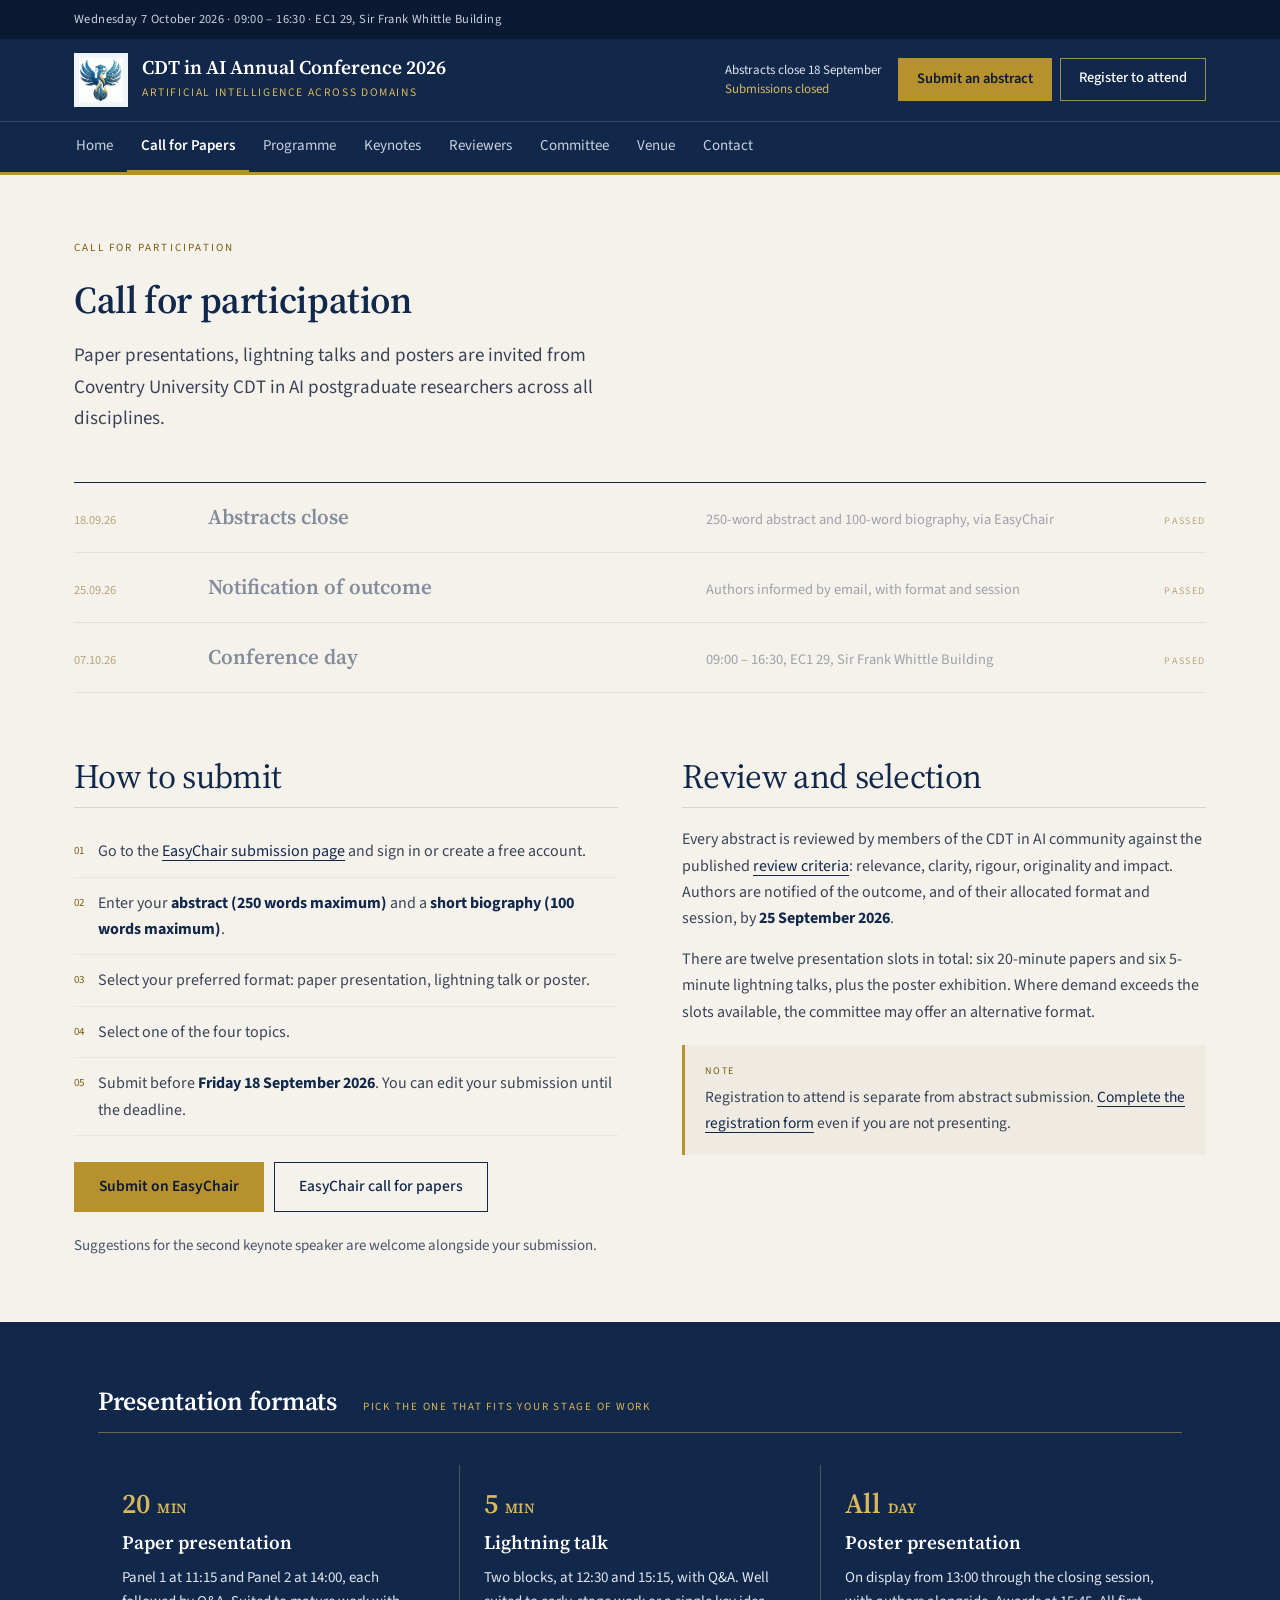
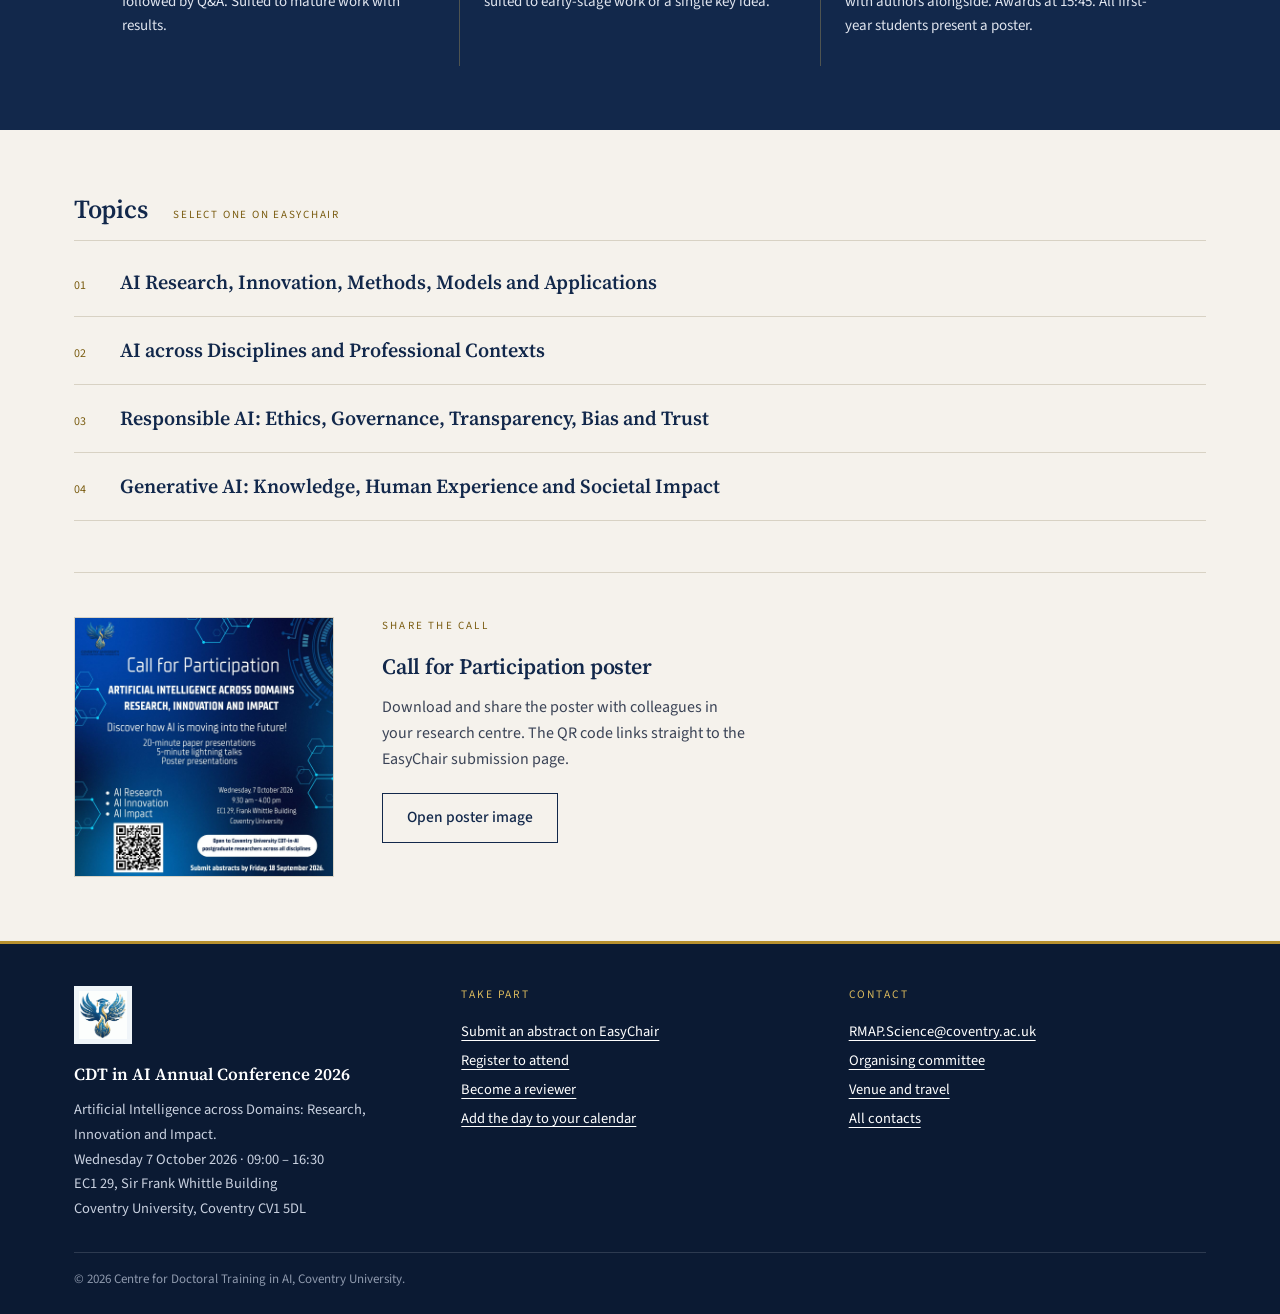
==== commit da1fa95c: "Simplify: single cache-busting mechanism, data-driven copy, contextual CSS, smaller images Drops the" ====
--- a/call-for-papers.html
+++ b/call-for-papers.html
@@ -5,12 +5,11 @@
 <meta name="viewport" content="width=device-width, initial-scale=1">
 <title>Call for Papers · CDT in AI Annual Conference 2026</title>
 <meta name="description" content="Call for participation and important dates for the CDT in AI Annual Conference 2026 at Coventry University. Abstracts due 18 September 2026.">
-<link rel="icon" type="image/png" href="assets/img/favicon.png">
+<link rel="icon" href="assets/img/favicon.ico">
 <link rel="preconnect" href="https://fonts.googleapis.com">
 <link rel="preconnect" href="https://fonts.gstatic.com" crossorigin>
-<link rel="stylesheet" href="https://fonts.googleapis.com/css2?family=Source+Sans+3:ital,wght@0,400;0,500;0,600;0,700;1,400&family=Source+Serif+4:opsz,wght@8..60,400;8..60,600;8..60,700&display=swap">
-<link rel="stylesheet" href="assets/css/site.css?v=41662c53">
-<script>window.addEventListener("load",function(){try{var v=getComputedStyle(document.documentElement).getPropertyValue("--site-build").trim();if(v!=="41662c53"&&!sessionStorage.getItem("cdt-healed")){sessionStorage.setItem("cdt-healed","1");location.reload();}}catch(e){}});</script>
+<link rel="stylesheet" href="https://fonts.googleapis.com/css2?family=Source+Sans+3:wght@400;500;600;700&family=Source+Serif+4:opsz,wght@8..60,400;8..60,600&display=swap">
+<link rel="stylesheet" href="assets/css/site.css?v=37bccb6f">
 </head>
 <body>
 <a class="skip-link" href="#main">Skip to content</a>
@@ -18,7 +17,7 @@
 <header class="site-header">
   <div class="wrap header-row">
     <a class="brand" href="index.html">
-      <img src="assets/img/mark.png" alt="Coventry University Centre for Doctoral Training in AI">
+      <img src="assets/img/mark.png" width="54" height="54" alt="Coventry University Centre for Doctoral Training in AI">
       <span><span class="title">CDT in AI Annual Conference 2026</span><span class="sub">Artificial Intelligence across Domains</span></span>
     </a>
     <div class="header-actions">
@@ -34,7 +33,7 @@
 </header>
 <main id="main">
 <header class="wrap page-head"><p class="eyebrow">Call for Participation</p><h1>Call for participation</h1><p class="lead">Paper presentations, lightning talks and posters are invited from Coventry University CDT in AI postgraduate researchers across all disciplines.</p></header>
-<section class="wrap section tight-top no-bottom">
+<section class="wrap section no-bottom">
   <ol class="dates">
     <li data-date="2026-09-18T23:59:00" data-deadline-status><span class="stamp mono-date">18.09.26</span><span class="label">Abstracts close</span><span class="detail">250-word abstract and 100-word biography, via EasyChair</span><span class="status"></span></li>
     <li data-date="2026-09-25T23:59:00"><span class="stamp mono-date">25.09.26</span><span class="label">Notification of outcome</span><span class="detail">Authors informed by email, with format and session</span><span class="status"></span></li>
@@ -43,7 +42,7 @@
 </section>
 
 <section class="wrap section two-col">
-  <div style="flex-basis:340px">
+  <div class="wide">
     <h2 class="h2-rule">How to submit</h2>
     <ol class="steps">
       <li><span class="num">01</span><span>Go to the <a href="https://easychair.org/conferences/?conf=cdtinaiannualconfere0">EasyChair submission page</a> and sign in or create a free account.</span></li>
@@ -58,18 +57,18 @@
     </div>
     <p class="muted" style="font-size:15px;margin-top:22px">Suggestions for the second keynote speaker are welcome alongside your submission.</p>
   </div>
-  <div style="flex-basis:300px">
+  <div>
     <h2 class="h2-rule">Review and selection</h2>
-    <p class="body-2" style="font-size:16px;margin-bottom:14px">Every abstract is reviewed by members of the CDT in AI community against the published <a href="reviewers.html">review criteria</a>: relevance, clarity, rigour, originality and impact. Authors are notified of the outcome, and of their allocated format and session, by <strong style="color:var(--navy)">25 September 2026</strong>.</p>
-    <p class="body-2" style="font-size:16px;margin-bottom:20px">There are twelve presentation slots in total: six 20-minute papers and six 5-minute lightning talks, plus the poster exhibition. Where demand exceeds the slots available, the committee may offer an alternative format.</p>
+    <p class="body-2" style="margin-bottom:14px">Every abstract is reviewed by members of the CDT in AI community against the published <a href="reviewers.html">review criteria</a>: relevance, clarity, rigour, originality and impact. Authors are notified of the outcome, and of their allocated format and session, by <strong>25 September 2026</strong>.</p>
+    <p class="body-2" style="margin-bottom:20px">There are twelve presentation slots in total: six 20-minute papers and six 5-minute lightning talks, plus the poster exhibition. Where demand exceeds the slots available, the committee may offer an alternative format.</p>
     <div class="callout"><p class="eyebrow">Note</p><p>Registration to attend is separate from abstract submission. <a href="https://forms.cloud.microsoft/Pages/ResponsePage.aspx?id=mqsYS2U3vkqsfA4NOYr9Txeve1SJEVJCqEbhUMPBqIZUQTRKRkpRMDQ3NTI3MjNDT1paQ0gyVUE4WC4u">Complete the registration form</a> even if you are not presenting.</p></div>
   </div>
 </section>
 
 <section class="band-navy section">
-  <div class="wrap-inner" style="padding:0 24px">
-    <div class="section-head"><h2>Presentation formats</h2><p class="kicker on-navy">Pick the one that fits your stage of work</p></div>
-    <div class="cells on-navy"><div class="cell"><p class="big">20<span>MIN</span></p><h3>Paper presentation</h3><p class="desc">Panel 1 at 11:15 and Panel 2 at 14:00, each followed by Q&amp;A. Suited to mature work with results.</p></div><div class="cell"><p class="big">5<span>MIN</span></p><h3>Lightning talk</h3><p class="desc">Two blocks, at 12:30 and 15:15, with Q&amp;A. Well suited to early-stage work or a single key idea.</p></div><div class="cell"><p class="big">All<span>DAY</span></p><h3>Poster presentation</h3><p class="desc">On display from 13:00 through the closing session, with authors alongside. Awards at 15:45. All first-year students present a poster.</p></div></div>
+  <div class="wrap-inner">
+    <div class="section-head"><h2>Presentation formats</h2><p class="kicker">Pick the one that fits your stage of work</p></div>
+    <div class="cells"><div class="cell"><p class="big">20<span>MIN</span></p><h3>Paper presentation</h3><p class="desc">Panel 1 at 11:15 and Panel 2 at 14:00, each followed by Q&amp;A. Suited to mature work with results.</p></div><div class="cell"><p class="big">5<span>MIN</span></p><h3>Lightning talk</h3><p class="desc">Two blocks, at 12:30 and 15:15, with Q&amp;A. Well suited to early-stage work or a single key idea.</p></div><div class="cell"><p class="big">All<span>DAY</span></p><h3>Poster presentation</h3><p class="desc">On display from 13:00 through the closing session, with authors alongside. Awards at 15:45. All first-year students present a poster.</p></div></div>
   </div>
 </section>
 
@@ -77,11 +76,11 @@
   <div class="section-head tight"><h2>Topics</h2><p class="kicker">Select one on EasyChair</p></div>
   <ol class="numbered" style="margin-bottom:clamp(34px,4vw,52px)"><li class="compact"><span class="num">01</span><span class="t only">AI Research, Innovation, Methods, Models and Applications</span></li><li class="compact"><span class="num">02</span><span class="t only">AI across Disciplines and Professional Contexts</span></li><li class="compact"><span class="num">03</span><span class="t only">Responsible AI: Ethics, Governance, Transparency, Bias and Trust</span></li><li class="compact"><span class="num">04</span><span class="t only">Generative AI: Knowledge, Human Experience and Societal Impact</span></li></ol>
   <div class="poster-row">
-    <a href="assets/img/poster.png"><img src="assets/img/poster.png" alt="Call for Participation poster for the CDT in AI Conference 2026"></a>
+    <a href="assets/img/poster.png"><img src="assets/img/poster-web.jpg" width="1080" height="1080" loading="lazy" alt="Call for Participation poster for the CDT in AI Conference 2026"></a>
     <div class="text">
-      <p class="eyebrow" style="margin-bottom:14px">Share the call</p>
+      <p class="eyebrow">Share the call</p>
       <h2>Call for Participation poster</h2>
-      <p class="body-2" style="font-size:16px;margin-bottom:20px;max-width:46ch">Download and share the poster with colleagues in your research centre. The QR code links straight to the EasyChair submission page.</p>
+      <p class="body-2" style="margin-bottom:20px;max-width:46ch">Download and share the poster with colleagues in your research centre. The QR code links straight to the EasyChair submission page.</p>
       <a class="btn btn-outline" href="assets/img/poster.png">Open poster image</a>
     </div>
   </div>
@@ -116,6 +115,6 @@
   </div>
   <p class="copyright">© 2026 Centre for Doctoral Training in AI, Coventry University.</p>
 </footer>
-<script src="assets/js/site.js?v=67f8c456"></script>
+<script src="assets/js/site.js?v=c3274c75"></script>
 </body>
 </html>
--- a/assets/css/site.css
+++ b/assets/css/site.css
@@ -2,7 +2,6 @@
    "CDT in AI Conference 2026.dc.html". Navy / gold / warm off-white, hairline structure,
    Source Serif 4 + Source Sans 3. */
 :root {
-  --site-build: "41662c53";
   --navy: #12284b; --navy-deep: #0b1a33; --navy-soft: #1f3a66;
   --gold: #b8912f; --gold-light: #d9b85c; --gold-text: #7a5c10;
   --paper: #f5f2ec; --paper-2: #ebe6dc; --paper-3: #efebe2; --tint: #faf7ef; --tint-live: #fbf6e8;
@@ -23,20 +22,23 @@
 p { margin: 0; }
 main { flex: 1 1 auto; min-width: 0; }
 .wrap { max-width: var(--max); margin-left: auto; margin-right: auto; padding-left: 24px; padding-right: 24px; }
-.wrap-inner { max-width: var(--max-inner); margin-left: auto; margin-right: auto; }
+.wrap-inner { max-width: var(--max-inner); margin-left: auto; margin-right: auto; padding-left: 24px; padding-right: 24px; }
 .skip-link { position: absolute; left: -999px; top: 8px; background: var(--gold); color: var(--navy-deep); padding: 8px 14px; z-index: 100; }
 .skip-link:focus { left: 8px; }
 
 /* Type helpers */
-.eyebrow { font-family: var(--sans); font-size: 11px; letter-spacing: .2em; text-transform: uppercase; color: var(--gold-text); margin: 0 0 20px; }
+.eyebrow { font-family: var(--sans); font-size: 11px; letter-spacing: .2em; text-transform: uppercase; color: var(--gold-text); margin: 0 0 16px; }
+.page-head .eyebrow { margin-bottom: 20px; }
 .eyebrow.sm { font-size: 10.5px; letter-spacing: .18em; margin: 0 0 10px; }
-.eyebrow.on-navy { color: var(--gold-light); }
 .kicker { font-family: var(--sans); font-size: 11px; letter-spacing: .16em; text-transform: uppercase; color: var(--gold-text); margin: 0; }
-.kicker.on-navy { color: var(--gold-light); }
+.band-navy .eyebrow, .band-navy .kicker { color: var(--gold-light); }
+strong { color: var(--navy); }
 .num { font-family: var(--sans); font-size: 12px; color: var(--gold-text); flex-shrink: 0; }
 .mono-date { font-family: var(--sans); font-size: 12.5px; color: var(--gold-text); }
 .muted { color: var(--ink-soft); }
-.body-2 { color: var(--ink-2); }
+.body-2 { color: var(--ink-2); font-size: 16px; }
+.body-2.lg { font-size: 16.5px; }
+.small-link { font-family: var(--sans); font-size: 12.5px; }
 
 /* Buttons */
 .btn { display: inline-block; padding: 13px 24px; text-decoration: none; font-weight: 600; font-size: 15.5px; font-family: var(--sans); cursor: pointer; line-height: 1.4; border: 1px solid transparent; background: none; transition: background .15s, color .15s; }
@@ -46,7 +48,7 @@
 .btn-gold:hover { background: var(--gold-light); color: var(--navy-deep); }
 .btn-outline { border-color: var(--navy); color: var(--navy); font-weight: 500; }
 .btn-outline:hover { background: var(--paper-2); color: var(--navy); }
-.btn-outline.on-paper2:hover { background: var(--paper); }
+.band .btn-outline:hover { background: var(--paper); }
 .btn-ghost { border-color: rgba(217,184,92,.7); color: var(--white); font-weight: 500; padding: 9px 18px; font-size: 14.5px; }
 .btn-ghost:hover { background: rgba(255,255,255,.08); color: var(--white); }
 .btn-row { display: flex; flex-wrap: wrap; gap: 10px; }
@@ -91,7 +93,7 @@
 .page-head .lead { font-size: clamp(16px, 1.7vw, 19px); color: var(--ink-2); max-width: 58ch; }
 .page-head .note { font-family: var(--sans); font-size: 11.5px; letter-spacing: .06em; color: var(--gold-text); border-top: 1px solid var(--line); padding-top: 14px; margin: 26px 0 0; }
 .section { padding-top: clamp(40px, 5vw, 68px); padding-bottom: clamp(40px, 5vw, 68px); }
-.section.tight-top { padding-top: clamp(30px, 4vw, 48px); }
+.page-head + .section { padding-top: clamp(30px, 4vw, 48px); }
 .section.no-bottom { padding-bottom: 0; }
 .band { background: var(--paper-2); border-top: 1px solid var(--line); }
 .band-navy { background: var(--navy); color: var(--white); }
@@ -106,9 +108,11 @@
 .h2-rule { font-weight: 400; font-size: clamp(24px, 3vw, 34px); line-height: 1.12; letter-spacing: -.02em; margin: 0 0 18px; border-bottom: 1px solid var(--line); padding-bottom: 12px; }
 .h2-small { font-size: clamp(19px, 2vw, 22px); line-height: 1.28; letter-spacing: -.01em; margin: 0 0 16px; border-bottom: 1px solid var(--line); padding-bottom: 12px; }
 .h2-plain { font-size: clamp(19px, 2vw, 22px); line-height: 1.28; margin: 0 0 12px; }
+.h2-mid { font-size: clamp(20px, 2.1vw, 24px); line-height: 1.25; letter-spacing: -.01em; margin: 0 0 16px; }
 .two-col { display: flex; flex-wrap: wrap; gap: clamp(30px, 5vw, 64px); }
 .two-col > * { flex: 1 1 320px; min-width: 0; }
 .two-col > .narrow { flex: 1 1 280px; }
+.two-col > .wide { flex: 1 1 340px; }
 
 /* Home hero */
 .hero { padding-top: clamp(40px, 7vw, 88px); padding-bottom: clamp(32px, 4vw, 56px); }
@@ -134,12 +138,12 @@
 .cell .big span { font-size: 14px; letter-spacing: .04em; color: var(--ink-soft); margin-left: 7px; }
 .cell h3 { font-size: 20px; margin: 0 0 8px; }
 .cell p.desc { font-size: 15.5px; color: var(--ink-soft); line-height: 1.6; }
-.cells.on-navy { background: rgba(217,184,92,.3); grid-template-columns: repeat(auto-fit, minmax(235px, 1fr)); }
-.cells.on-navy .cell { background: var(--navy); padding: 24px 24px 28px; }
-.cells.on-navy .big { color: var(--gold-light); font-size: 28px; }
-.cells.on-navy .big span { color: var(--gold-light); }
-.cells.on-navy h3 { font-size: 19px; }
-.cells.on-navy p.desc { color: #dfe4ee; font-size: 15px; }
+.band-navy .cells { background: rgba(217,184,92,.3); grid-template-columns: repeat(auto-fit, minmax(235px, 1fr)); }
+.band-navy .cell { background: var(--navy); padding: 24px 24px 28px; }
+.band-navy .big { color: var(--gold-light); font-size: 28px; }
+.band-navy .big span { color: var(--gold-light); }
+.band-navy .cell h3 { font-size: 19px; }
+.band-navy p.desc { color: #dfe4ee; font-size: 15px; }
 .after-note { margin: 26px 0 0; font-size: 15.5px; color: var(--ink-soft); }
 
 /* Keynote band */
@@ -171,7 +175,6 @@
 .steps li { display: flex; gap: 14px; padding: 12px 0; border-bottom: 1px solid var(--paper-2); }
 .steps .num { font-size: 11px; padding-top: 4px; }
 .steps span:last-child { font-size: 16px; color: var(--ink-2); }
-.steps strong { color: var(--navy); }
 .criteria { list-style: none; margin: 0; padding: 0; flex: 1 1 340px; min-width: 0; }
 .criteria li { display: flex; gap: 16px; padding: 16px 0; border-bottom: 1px solid var(--line); }
 .criteria .num { padding-top: 5px; }
@@ -179,7 +182,7 @@
 .criteria .d { font-size: 15px; color: var(--ink-soft); }
 
 /* Callout */
-.callout { border-left: 3px solid var(--gold); background: var(--paper-3); padding: 16px 20px; }
+.callout { border-left: 3px solid var(--gold); background: var(--paper-3); padding: 18px 20px; }
 .callout .eyebrow { font-size: 10px; letter-spacing: .18em; margin: 0 0 6px; }
 .callout p:last-child { font-size: 15.5px; color: var(--ink-2); }
 
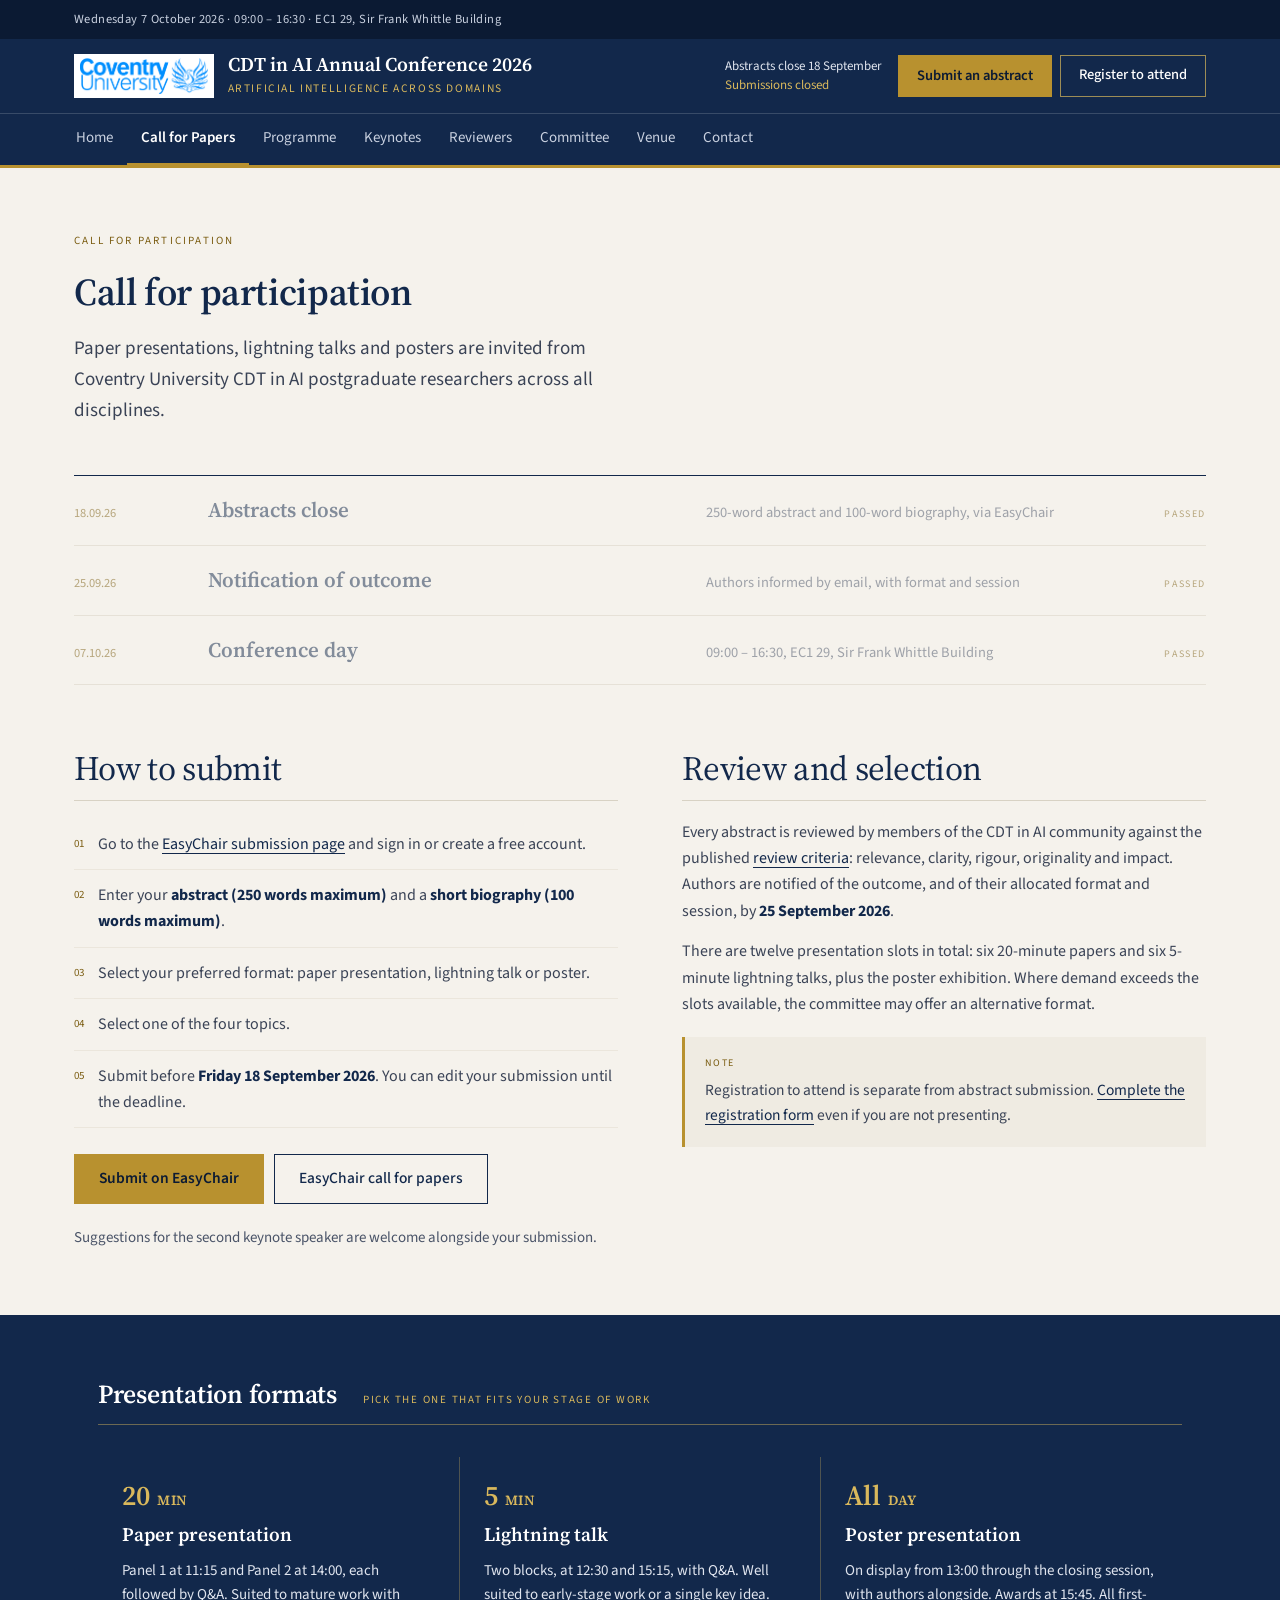
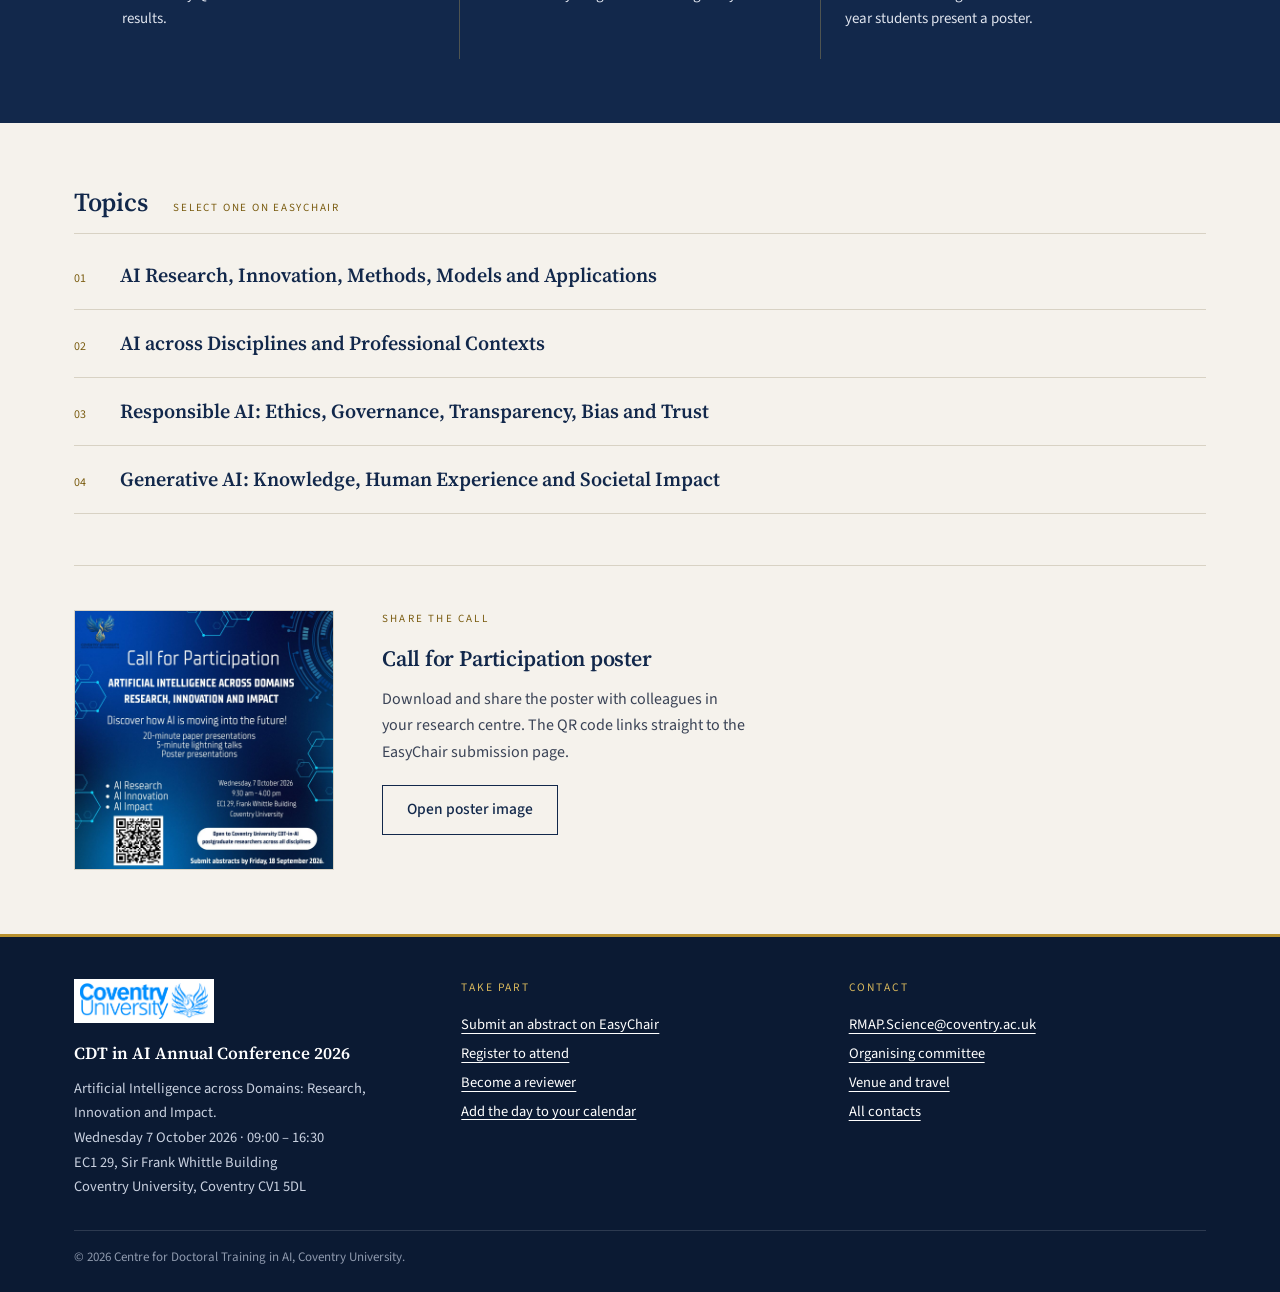
==== commit bab092f7: "Replace CDT in AI logo with Coventry University landscape blue logo" ====
--- a/call-for-papers.html
+++ b/call-for-papers.html
@@ -9,7 +9,7 @@
 <link rel="preconnect" href="https://fonts.googleapis.com">
 <link rel="preconnect" href="https://fonts.gstatic.com" crossorigin>
 <link rel="stylesheet" href="https://fonts.googleapis.com/css2?family=Source+Sans+3:wght@400;500;600;700&family=Source+Serif+4:opsz,wght@8..60,400;8..60,600&display=swap">
-<link rel="stylesheet" href="assets/css/site.css?v=37bccb6f">
+<link rel="stylesheet" href="assets/css/site.css?v=957c36ee">
 </head>
 <body>
 <a class="skip-link" href="#main">Skip to content</a>
@@ -17,7 +17,7 @@
 <header class="site-header">
   <div class="wrap header-row">
     <a class="brand" href="index.html">
-      <img src="assets/img/mark.png" width="54" height="54" alt="Coventry University Centre for Doctoral Training in AI">
+      <img src="assets/img/coventry-university-logo.jpg" alt="Coventry University">
       <span><span class="title">CDT in AI Annual Conference 2026</span><span class="sub">Artificial Intelligence across Domains</span></span>
     </a>
     <div class="header-actions">
@@ -90,7 +90,7 @@
 <footer class="site-footer">
   <div class="cols">
     <div>
-      <img src="assets/img/mark.png" alt="">
+      <img src="assets/img/coventry-university-logo.jpg" alt="Coventry University">
       <p class="ft-title">CDT in AI Annual Conference 2026</p>
       <p class="body">Artificial Intelligence across Domains: Research, Innovation and Impact.<br>Wednesday 7 October 2026 · 09:00 – 16:30<br>EC1 29, Sir Frank Whittle Building<br>Coventry University, Coventry CV1 5DL</p>
     </div>
@@ -115,6 +115,6 @@
   </div>
   <p class="copyright">© 2026 Centre for Doctoral Training in AI, Coventry University.</p>
 </footer>
-<script src="assets/js/site.js?v=c3274c75"></script>
+<script src="assets/js/site.js?v=c5a73fc5"></script>
 </body>
 </html>
--- a/assets/css/site.css
+++ b/assets/css/site.css
@@ -61,12 +61,12 @@
 .header-row { padding-top: 14px; padding-bottom: 14px; display: flex; flex-wrap: wrap; gap: 16px 32px; align-items: center; justify-content: space-between; }
 .brand { display: flex; align-items: center; gap: 14px; color: var(--white); text-decoration: none; }
 .brand:hover { color: var(--white); }
-.brand img { width: 54px; height: 54px; background: var(--mark-bg); padding: 5px; object-fit: contain; flex-shrink: 0; }
+.brand img { height: 44px; width: auto; max-width: 170px; background: var(--white); padding: 4px 6px; object-fit: contain; flex-shrink: 0; }
 .brand .title { display: block; font-family: var(--serif); font-weight: 600; font-size: 19.5px; line-height: 1.25; }
 .brand .sub { display: block; font-size: 11.5px; letter-spacing: .14em; text-transform: uppercase; color: var(--gold-light); margin-top: 3px; }
 .header-actions { display: flex; flex-wrap: wrap; align-items: center; gap: 10px 16px; }
 .deadline-note { margin: 0; font-size: 13px; line-height: 1.45; color: #dfe4ee; }
-.deadline-note span { color: var(--gold-light); }
+.deadline-note span { color: var(--gold-light); font-variant-numeric: tabular-nums; }
 .header-cta { display: flex; flex-wrap: wrap; gap: 8px; }
 .header-cta .btn-gold { padding: 10px 18px; font-size: 14.5px; }
 .nav-toggle { display: none; background: none; border: 1px solid rgba(217,184,92,.7); color: var(--white); padding: 9px 16px; font-family: var(--sans); font-size: 14.5px; cursor: pointer; }
@@ -125,6 +125,9 @@
 .facts div:last-child { border-right: 0; }
 .facts dt { font-family: var(--sans); font-size: 10px; letter-spacing: .18em; text-transform: uppercase; color: var(--gold-text); margin-bottom: 7px; }
 .facts dd { margin: 0; font-family: var(--serif); font-weight: 600; font-size: 19px; line-height: 1.3; color: var(--navy); }
+.facts .cd-digits { display: block; font-variant-numeric: tabular-nums; }
+.facts .cd-label { display: block; margin-top: 5px; font-family: var(--sans); font-weight: 400; font-size: 10px; letter-spacing: .18em; text-transform: uppercase; color: var(--gold-text); }
+.facts .cd-label:empty { display: none; }
 .now-bar { background: var(--navy); color: var(--white); padding: 20px 24px; display: flex; flex-wrap: wrap; gap: 26px; align-items: baseline; }
 .now-bar .label { font-family: var(--sans); font-size: 10px; letter-spacing: .2em; text-transform: uppercase; color: var(--gold-light); }
 .now-bar .session { font-family: var(--serif); font-size: 22px; line-height: 1.2; color: var(--white); }
@@ -150,7 +153,7 @@
 .keynote-band .two-col { gap: clamp(28px, 4vw, 60px); }
 .keynote-band .text { flex: 1 1 380px; }
 .keynote-band .emblem { flex: 0 1 240px; display: flex; align-items: flex-start; justify-content: center; }
-.keynote-band .emblem img { width: min(210px, 60vw); background: var(--mark-bg); padding: 16px; border: 1px solid rgba(217,184,92,.55); }
+.keynote-band .emblem img { width: min(240px, 60vw); height: auto; border: 1px solid rgba(217,184,92,.55); }
 .keynote-band h2 { font-size: clamp(24px, 2.7vw, 31px); line-height: 1.2; letter-spacing: -.01em; margin: 0 0 18px; }
 .keynote-band p.bio { font-size: 16.5px; line-height: 1.65; margin: 0 0 14px; max-width: 54ch; }
 .stats { display: flex; flex-wrap: wrap; border-top: 1px solid rgba(217,184,92,.45); margin-top: 24px; }
@@ -237,6 +240,7 @@
 .speaker + .speaker { margin-top: clamp(34px, 4vw, 52px); }
 .speaker .portrait-col { flex: 0 0 190px; max-width: 100%; }
 .portrait { width: 190px; height: 238px; max-width: 100%; border: 1px dashed var(--gold); background: var(--paper-3); color: var(--gold-text); font-family: var(--sans); font-size: 12px; letter-spacing: .06em; text-align: center; display: flex; align-items: center; justify-content: center; padding: 16px; }
+.portrait:has(img) { border: 1px solid var(--line); padding: 0; }
 .portrait img { width: 100%; height: 100%; object-fit: cover; }
 .speaker .slot-label { font-size: 10.5px; letter-spacing: .15em; text-transform: uppercase; color: var(--gold-text); margin: 14px 0 0; }
 .speaker .slot-time { font-size: 13px; color: var(--navy); margin: 3px 0 0; }
@@ -301,7 +305,7 @@
 /* Footer */
 .site-footer { margin-top: auto; background: var(--navy-deep); color: #c9d1e0; border-top: 3px solid var(--gold); padding: 42px 24px 24px; font-size: 14.5px; }
 .site-footer .cols { max-width: var(--max-inner); margin: 0 auto; display: grid; grid-template-columns: repeat(auto-fit, minmax(230px, 1fr)); gap: 30px; }
-.site-footer img { width: 58px; height: 58px; background: var(--mark-bg); padding: 5px; object-fit: contain; margin: 0 0 16px; }
+.site-footer img { height: 44px; width: auto; max-width: 170px; background: var(--white); padding: 4px 6px; object-fit: contain; margin: 0 0 16px; }
 .site-footer .ft-title { font-family: var(--serif); font-weight: 600; font-size: 17px; color: var(--white); margin: 0 0 10px; }
 .site-footer .ft-label { font-size: 11.5px; letter-spacing: .16em; text-transform: uppercase; color: var(--gold-light); margin: 0 0 12px; }
 .site-footer ul { list-style: none; margin: 0; padding: 0; line-height: 2; }
